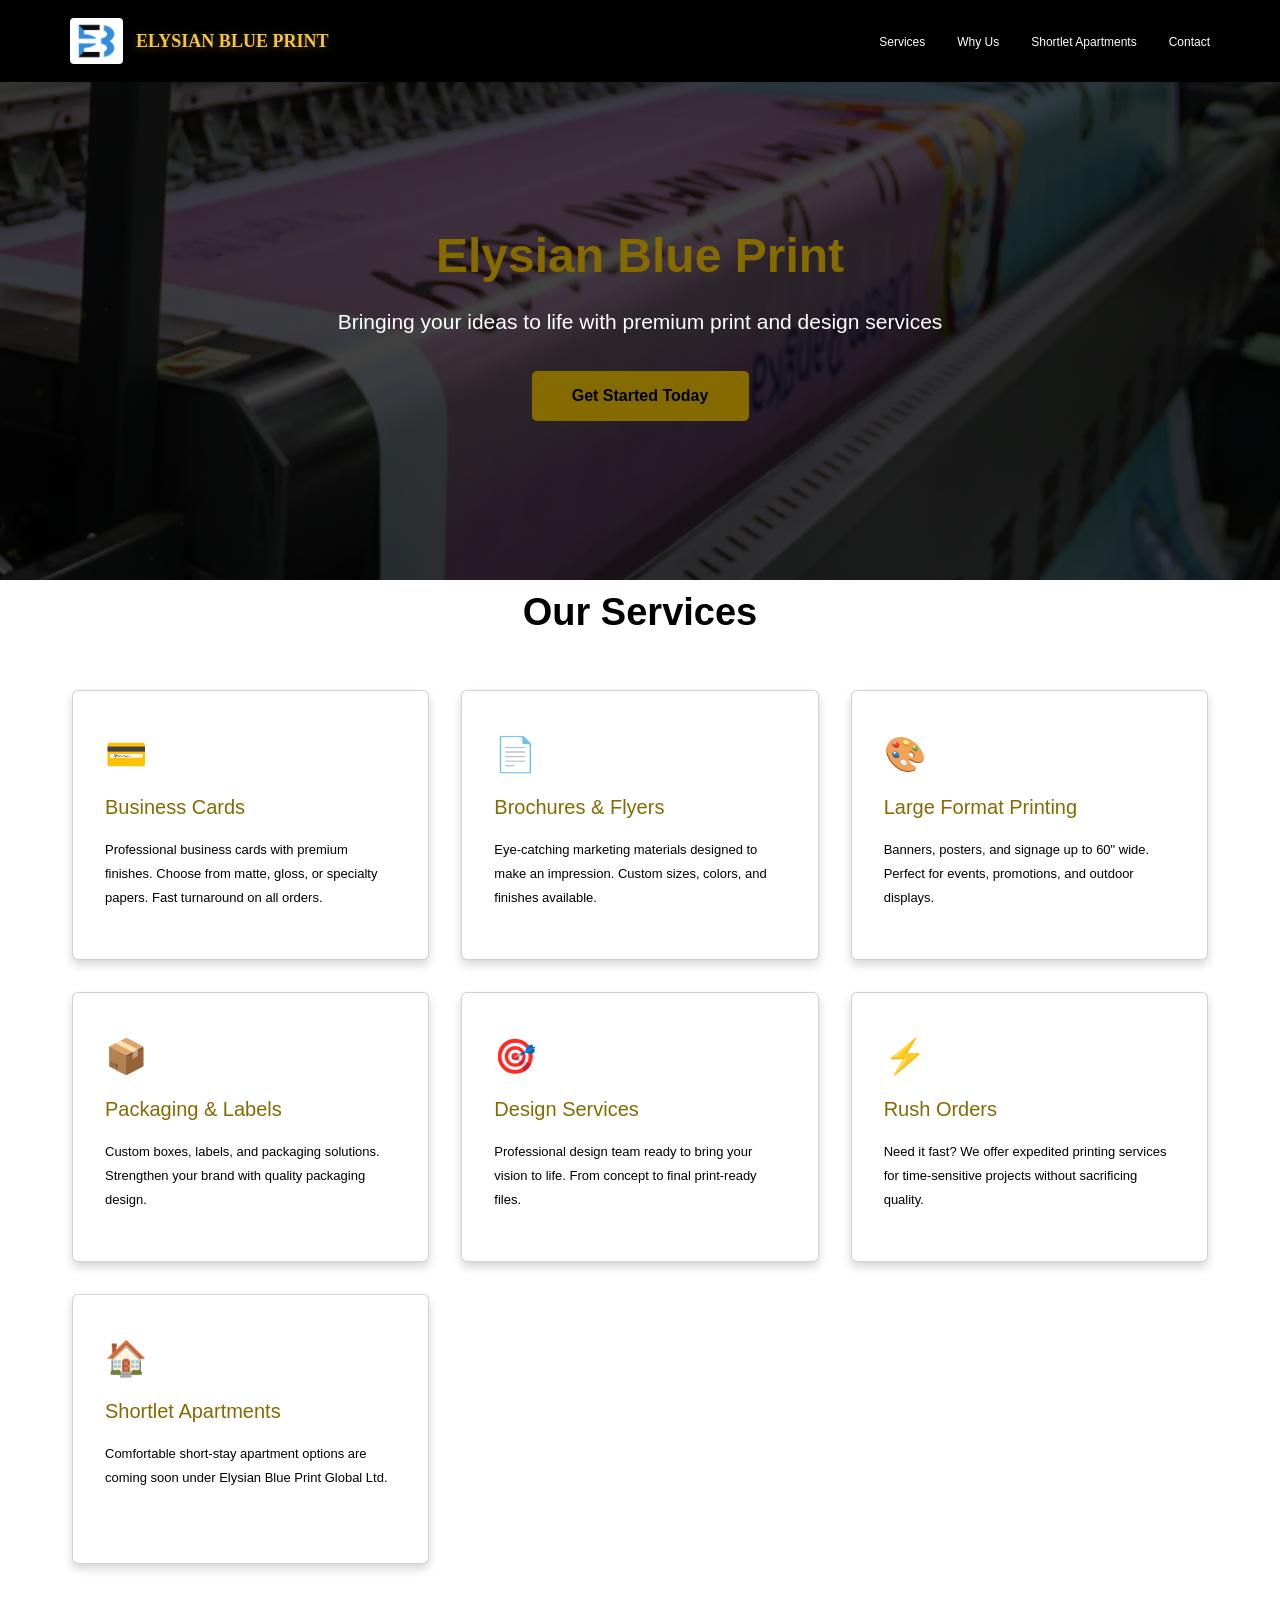
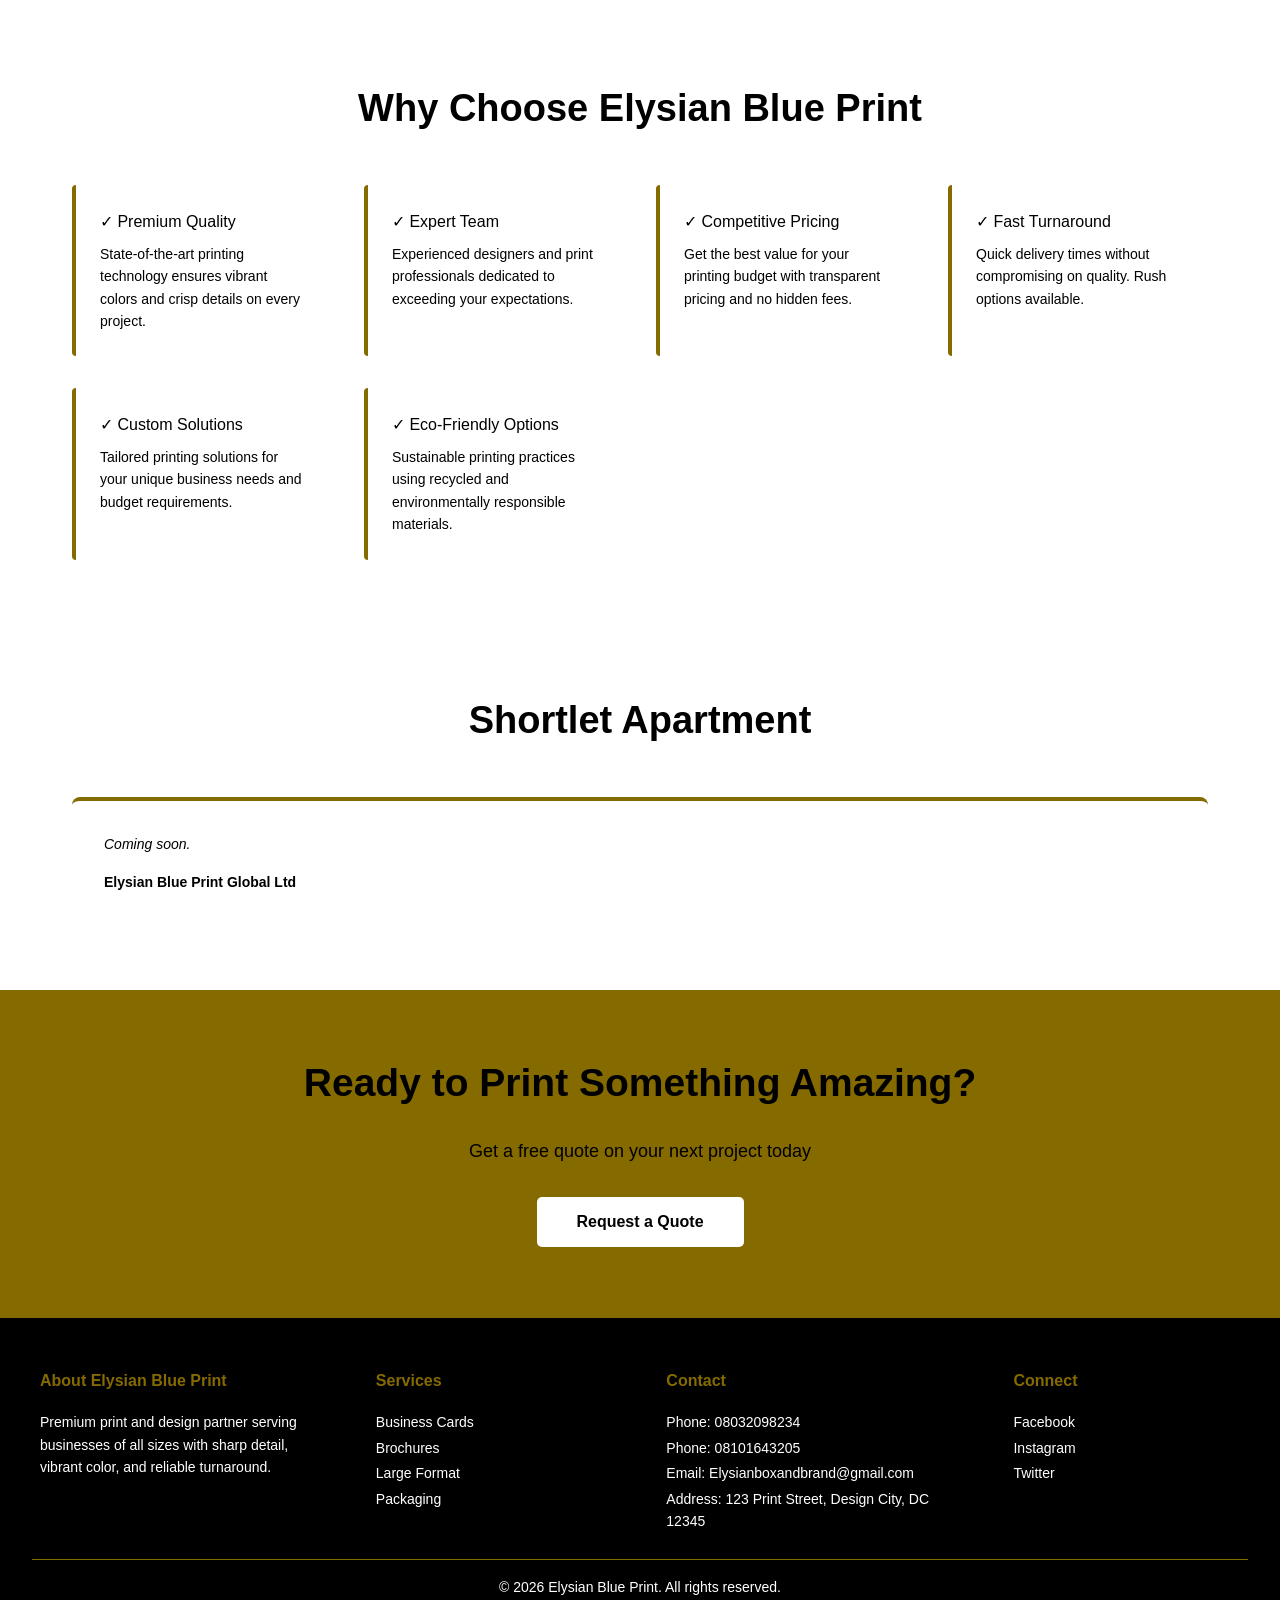
==== index.html @ f3926de4 "Add Netlify homepage entry" ====
﻿<!DOCTYPE html>
<html lang="en">
<head>
    <meta charset="UTF-8">
    <meta name="viewport" content="width=device-width, initial-scale=1.0">
    <title>Elysian Blue Print - Premium Printing Solutions</title>
    <style>
        * {
            margin: 0;
            padding: 0;
            box-sizing: border-box;
        }

        html {
            scroll-behavior: smooth;
        }

        body {
            font-family: 'Segoe UI', Tahoma, Geneva, Verdana, sans-serif;
            line-height: 1.6;
            color: #000000;
            background: #ffffff;
        }

        header {
            background: #000000;
            color: #ffffff;
            height: 82px;
            position: sticky;
            top: 0;
            z-index: 100;
        }

        nav {
            width: min(1140px, calc(100% - 64px));
            height: 82px;
            margin: 0 auto;
            display: flex;
            justify-content: space-between;
            align-items: center;
        }

        .logo {
            display: flex;
            align-items: center;
            gap: 13px;
        }

        .logo img {
            width: 53px;
            height: 46px;
            display: block;
            object-fit: contain;
            background: #ffffff;
            padding: 4px 6px;
            border-radius: 4px;
        }

        .logo span {
            color: #f5c542;
            font-family: Georgia, 'Times New Roman', serif;
            font-size: 18px;
            font-weight: 800;
            letter-spacing: 0;
            white-space: nowrap;
            text-transform: uppercase;
            text-shadow: 0 2px 10px rgba(245, 197, 66, 0.32);
        }

        nav ul {
            list-style: none;
            display: flex;
            gap: 32px;
            align-items: center;
        }

        nav a {
            color: #ffffff;
            text-decoration: none;
            transition: color 0.3s;
            font-size: 12px;
            font-weight: 500;
        }

        nav a:hover,
        nav a.active {
            color: #856A00;
        }

        .hero {
            background:
                linear-gradient(rgba(0, 0, 0, 0.74), rgba(0, 0, 0, 0.74)),
                url("print-image.webp") center / cover no-repeat;
            color: #ffffff;
            min-height: 498px;
            padding: 0 2rem;
            text-align: center;
            display: flex;
            align-items: center;
            justify-content: center;
        }

        .hero-content {
            max-width: 800px;
            transform: translateY(-6px);
        }

        .hero h1 {
            font-size: 48px;
            line-height: 1.12;
            margin-bottom: 22px;
            color: #856A00;
            font-weight: 700;
            letter-spacing: 0;
        }

        .hero p {
            font-size: 21px;
            margin-bottom: 32px;
            color: #ffffff;
        }

        .cta-button {
            display: inline-flex;
            min-width: 217px;
            height: 50px;
            align-items: center;
            justify-content: center;
            background: #856A00;
            color: #000000;
            padding: 0 34px;
            border-radius: 5px;
            text-decoration: none;
            font-weight: 700;
            transition: background 0.3s, transform 0.3s;
            border: none;
            cursor: pointer;
            font-size: 16px;
            font-family: inherit;
        }

        .cta-button:hover {
            background: #000000;
            transform: translateY(-1px);
        }

        .container {
            max-width: 1136px;
            margin: 0 auto;
            padding: 0;
        }

        section {
            padding: 0 0 4rem;
        }

        section h2 {
            font-size: 38px;
            line-height: 1.2;
            margin: 10px 0 54px;
            text-align: center;
            color: #000000;
            font-weight: 700;
        }

        .services-grid {
            display: grid;
            grid-template-columns: repeat(3, minmax(0, 1fr));
            gap: 32px;
            margin-bottom: 3rem;
        }

        .service-card {
            min-height: 270px;
            background: #ffffff;
            padding: 42px 32px 30px;
            border-radius: 6px;
            border: 1px solid rgba(0, 0, 0, 0.18);
            box-shadow: 0 5px 10px rgba(0, 0, 0, 0.16);
            transition: transform 0.3s, box-shadow 0.3s;
        }

        .service-card:hover {
            transform: translateY(-5px);
            box-shadow: 0 8px 14px rgba(0, 0, 0, 0.18);
        }

        .service-card h3 {
            color: #856A00;
            margin: 20px 0 18px;
            font-size: 20px;
            line-height: 1.25;
            font-weight: 500;
        }

        .service-card p {
            color: #000000;
            line-height: 1.85;
            font-size: 13px;
        }

        .icon {
            height: 42px;
            font-size: 34px;
            line-height: 42px;
            margin-bottom: 8px;
        }

        .features-section {
            background: #ffffff;
            padding: 4rem 0;
        }

        .features-list {
            display: grid;
            grid-template-columns: repeat(auto-fit, minmax(250px, 1fr));
            gap: 2rem;
        }

        .feature {
            background: #ffffff;
            padding: 1.5rem;
            border-left: 4px solid #856A00;
            border-radius: 4px;
        }

        .feature h4 {
            color: #000000;
            margin-bottom: 0.5rem;
            font-weight: 500;
        }

        .feature p {
            color: #000000;
            font-size: 14px;
        }

        .testimonials {
            background: #ffffff;
            padding: 4rem 0;
        }

        .testimonial-grid {
            display: grid;
            grid-template-columns: repeat(auto-fit, minmax(300px, 1fr));
            gap: 2rem;
        }

        .testimonial {
            background: #ffffff;
            padding: 2rem;
            border-radius: 8px;
            border-top: 4px solid #856A00;
        }

        .testimonial p {
            font-style: italic;
            margin-bottom: 1rem;
            color: #000000;
            font-size: 14px;
        }

        .testimonial-author {
            font-weight: 700;
            color: #000000;
            font-size: 14px;
        }

        .cta-section {
            background: #856A00;
            color: #000000;
            text-align: center;
            min-height: 328px;
            padding: 70px 2rem 64px;
        }

        .cta-section h2 {
            color: #000000;
            font-size: 39px;
            margin: 0 0 30px;
        }

        .cta-section p {
            font-size: 18px;
            margin-bottom: 32px;
        }

        .cta-section .cta-button {
            min-width: 207px;
            background: #ffffff;
            color: #000000;
        }

        .cta-section .cta-button:hover {
            background: #ffffff;
        }

        footer {
            background: #000000;
            color: #ffffff;
            padding: 50px 2rem 18px;
            text-align: center;
        }

        .footer-content {
            max-width: 1200px;
            margin: 0 auto;
            display: grid;
            grid-template-columns: 1.2fr 1fr 1.25fr 1fr;
            gap: 64px;
            margin-bottom: 24px;
        }

        .footer-section h4 {
            color: #856A00;
            margin-bottom: 18px;
            font-weight: 700;
            font-size: 16px;
        }

        .footer-section {
            text-align: left;
        }

        .footer-section ul {
            list-style: none;
        }

        .footer-section a {
            color: #ffffff;
            text-decoration: none;
            transition: color 0.3s;
            font-size: 14px;
        }

        .footer-section a:hover {
            color: #856A00;
        }

        .footer-section p,
        .footer-section li {
            font-size: 14px;
            color: #ffffff;
            margin-bottom: 3px;
        }

        .footer-bottom {
            border-top: 1px solid #856A00;
            padding-top: 16px;
            color: #ffffff;
            font-size: 14px;
        }

        .site-message {
            position: fixed;
            right: 1.5rem;
            bottom: 1.5rem;
            max-width: 320px;
            background: #856A00;
            color: #000000;
            padding: 1rem 1.2rem;
            border-radius: 6px;
            box-shadow: 0 12px 30px rgba(0, 0, 0, 0.25);
            opacity: 0;
            transform: translateY(12px);
            pointer-events: none;
            transition: opacity 0.25s ease, transform 0.25s ease;
            z-index: 200;
        }

        .site-message.show {
            opacity: 1;
            transform: translateY(0);
        }

        @media (max-width: 900px) {
            header,
            nav {
                height: auto;
            }

            nav {
                width: min(100% - 32px, 1140px);
                min-height: 82px;
                align-items: flex-start;
                flex-direction: column;
                justify-content: center;
                gap: 16px;
                padding: 14px 0;
            }

            nav ul {
                flex-wrap: wrap;
                gap: 14px 22px;
            }

            .hero {
                min-height: 420px;
            }

            .hero h1 {
                font-size: 40px;
            }

            .services-grid,
            .footer-content {
                grid-template-columns: 1fr;
            }

            .container {
                padding: 0 20px;
            }
        }

        @media (max-width: 520px) {
            .logo span {
                font-size: 16px;
            }

            .hero h1,
            section h2,
            .cta-section h2 {
                font-size: 32px;
            }

            .hero p,
            .cta-section p {
                font-size: 16px;
            }
        }
    </style>
</head>
<body>
    <header>
        <nav>
            <div class="logo">
                <img src="EB_LOGO.png" alt="Elysian Blue Print Logo">
                <span>Elysian Blue Print</span>
            </div>
            <ul>
                <li><a href="#services">Services</a></li>
                <li><a href="#features">Why Us</a></li>
                <li><a href="#shortlet">Shortlet Apartments</a></li>
                <li><a href="#contact">Contact</a></li>
            </ul>
        </nav>
    </header>
    
    <section class="hero">
        <div class="hero-content">
            <h1>Elysian Blue Print</h1>
            <p>Bringing your ideas to life with premium print and design services</p>
            <button class="cta-button">Get Started Today</button>
        </div>
    </section>
    
    <section id="services" class="container">
        <h2>Our Services</h2>
        <div class="services-grid">
            <div class="service-card">
                <div class="icon">&#128179;</div>
                <h3>Business Cards</h3>
                <p>Professional business cards with premium finishes. Choose from matte, gloss, or specialty papers. Fast turnaround on all orders.</p>
            </div>
            <div class="service-card">
                <div class="icon">&#128196;</div>
                <h3>Brochures & Flyers</h3>
                <p>Eye-catching marketing materials designed to make an impression. Custom sizes, colors, and finishes available.</p>
            </div>
            <div class="service-card">
                <div class="icon">&#127912;</div>
                <h3>Large Format Printing</h3>
                <p>Banners, posters, and signage up to 60" wide. Perfect for events, promotions, and outdoor displays.</p>
            </div>
            <div class="service-card">
                <div class="icon">&#128230;</div>
                <h3>Packaging & Labels</h3>
                <p>Custom boxes, labels, and packaging solutions. Strengthen your brand with quality packaging design.</p>
            </div>
            <div class="service-card">
                <div class="icon">&#127919;</div>
                <h3>Design Services</h3>
                <p>Professional design team ready to bring your vision to life. From concept to final print-ready files.</p>
            </div>
            <div class="service-card">
                <div class="icon">&#9889;</div>
                <h3>Rush Orders</h3>
                <p>Need it fast? We offer expedited printing services for time-sensitive projects without sacrificing quality.</p>
            </div>
            <div class="service-card">
                <div class="icon">&#127968;</div>
                <h3>Shortlet Apartments</h3>
                <p>Comfortable short-stay apartment options are coming soon under Elysian Blue Print Global Ltd.</p>
            </div>
        </div>
    </section>
    
    <section id="features" class="features-section">
        <div class="container">
            <h2>Why Choose Elysian Blue Print</h2>
            <div class="features-list">
                <div class="feature">
                    <h4>&#10003; Premium Quality</h4>
                    <p>State-of-the-art printing technology ensures vibrant colors and crisp details on every project.</p>
                </div>
                <div class="feature">
                    <h4>&#10003; Expert Team</h4>
                    <p>Experienced designers and print professionals dedicated to exceeding your expectations.</p>
                </div>
                <div class="feature">
                    <h4>&#10003; Competitive Pricing</h4>
                    <p>Get the best value for your printing budget with transparent pricing and no hidden fees.</p>
                </div>
                <div class="feature">
                    <h4>&#10003; Fast Turnaround</h4>
                    <p>Quick delivery times without compromising on quality. Rush options available.</p>
                </div>
                <div class="feature">
                    <h4>&#10003; Custom Solutions</h4>
                    <p>Tailored printing solutions for your unique business needs and budget requirements.</p>
                </div>
                <div class="feature">
                    <h4>&#10003; Eco-Friendly Options</h4>
                    <p>Sustainable printing practices using recycled and environmentally responsible materials.</p>
                </div>
            </div>
        </div>
    </section>
    
    <section id="shortlet" class="testimonials">
        <div class="container">
            <h2>Shortlet Apartment</h2>
            <div class="testimonial-grid">
                <div class="testimonial">
                    <p>Coming soon.</p>
                    <div class="testimonial-author">Elysian Blue Print Global Ltd</div>
                </div>
            </div>
        </div>
    </section>
    
    <section class="cta-section">
        <h2>Ready to Print Something Amazing?</h2>
        <p>Get a free quote on your next project today</p>
        <button class="cta-button">Request a Quote</button>
    </section>
    
    <footer id="contact">
        <div class="footer-content">
            <div class="footer-section">
                <h4>About Elysian Blue Print</h4>
                <p>Premium print and design partner serving businesses of all sizes with sharp detail, vibrant color, and reliable turnaround.</p>
            </div>
            <div class="footer-section">
                <h4>Services</h4>
                <ul>
                    <li><a href="#">Business Cards</a></li>
                    <li><a href="#">Brochures</a></li>
                    <li><a href="#">Large Format</a></li>
                    <li><a href="#">Packaging</a></li>
                </ul>
            </div>
            <div class="footer-section">
                <h4>Contact</h4>
                <p>Phone: 08032098234</p>
                <p>Phone: 08101643205</p>
                <p>Email: Elysianboxandbrand@gmail.com</p>
                <p>Address: 123 Print Street, Design City, DC 12345</p>
            </div>
            <div class="footer-section">
                <h4>Connect</h4>
                
                <ul>
                    <li><a href="https://www.facebook.com/elysianblueprintgloballtd" target="_blank" rel="noopener noreferrer">Facebook</a></li>
                    <li><a href="https://www.instagram.com/elysianblueprintgloballtd" target="_blank" rel="noopener noreferrer">Instagram</a></li>
                    <li><a href="https://x.com/elysianprintss/status/2064691062812082373?s=46" target="_blank" rel="noopener noreferrer">Twitter</a></li>
                </ul>
            </div>
        </div>
        <div class="footer-bottom">
            <p>&copy; 2026 Elysian Blue Print. All rights reserved.</p>
        </div>
    </footer>

    <script>
        document.addEventListener("DOMContentLoaded", function () {
            const navLinks = document.querySelectorAll('nav a[href^="#"]');
            const sections = Array.from(navLinks)
                .map(function (link) {
                    return document.querySelector(link.getAttribute("href"));
                })
                .filter(Boolean);
            const ctaButtons = document.querySelectorAll(".cta-button");
            const placeholderLinks = document.querySelectorAll('a[href="#"]');

            const message = document.createElement("div");
            message.className = "site-message";
            document.body.appendChild(message);

            let messageTimer;

            function showMessage(text) {
                message.textContent = text;
                message.classList.add("show");

                clearTimeout(messageTimer);
                messageTimer = setTimeout(function () {
                    message.classList.remove("show");
                }, 3500);
            }

            function scrollToSection(target) {
                const section = document.querySelector(target);

                if (!section) {
                    return;
                }

                section.scrollIntoView({
                    behavior: "smooth",
                    block: "start",
                });
            }

            navLinks.forEach(function (link) {
                link.addEventListener("click", function (event) {
                    event.preventDefault();
                    scrollToSection(link.getAttribute("href"));
                });
            });

            ctaButtons.forEach(function (button) {
                button.addEventListener("click", function () {
                    scrollToSection("#contact");
                    showMessage("Contact Elysian Blue Print on 08032098234 or 08101643205 for a quote.");
                });
            });

            placeholderLinks.forEach(function (link) {
                link.addEventListener("click", function (event) {
                    event.preventDefault();
                    showMessage("This link is not connected yet. Please use the contact details for now.");
                });
            });

            function setActiveNavLink() {
                let currentSectionId = "";

                sections.forEach(function (section) {
                    const top = section.getBoundingClientRect().top;

                    if (top <= 140) {
                        currentSectionId = section.id;
                    }
                });

                navLinks.forEach(function (link) {
                    const isActive = link.getAttribute("href") === "#" + currentSectionId;
                    link.classList.toggle("active", isActive);
                });
            }

            setActiveNavLink();
            window.addEventListener("scroll", setActiveNavLink);
        });
    </script>
</body>
</html>
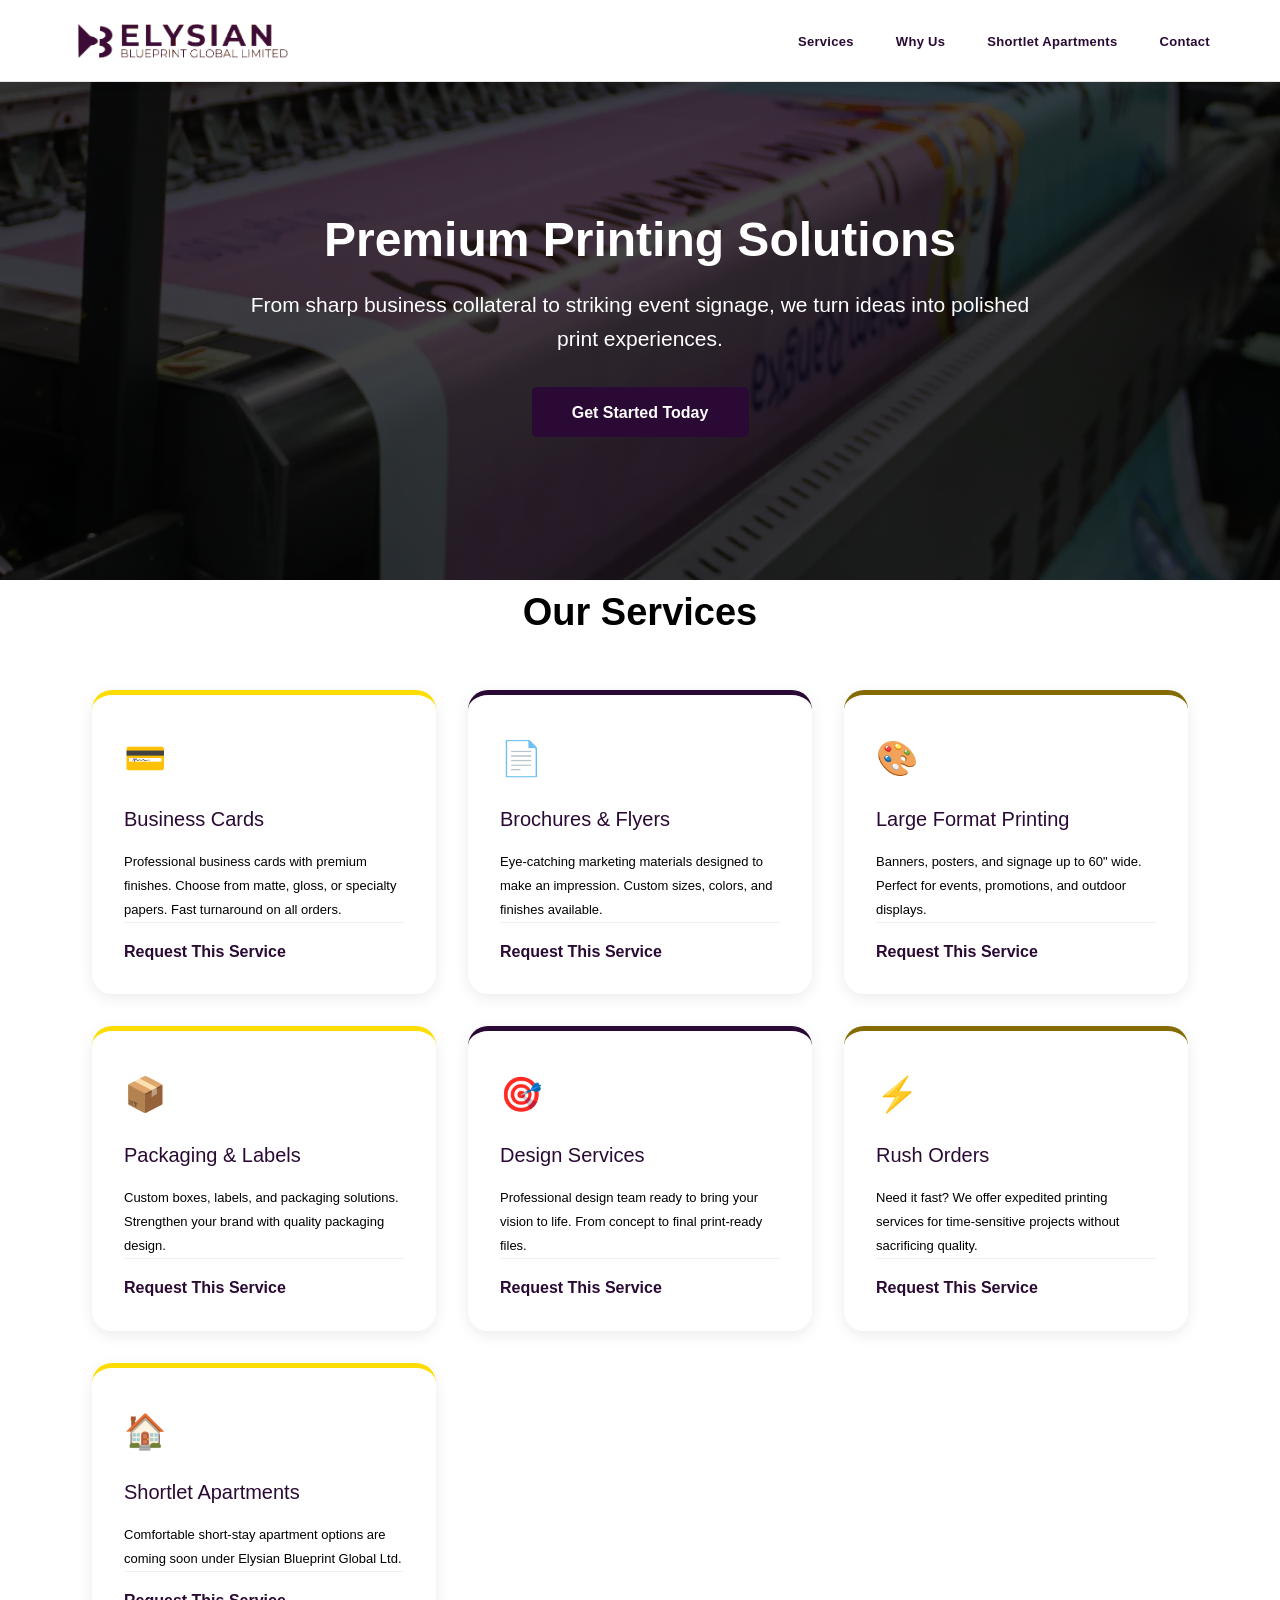
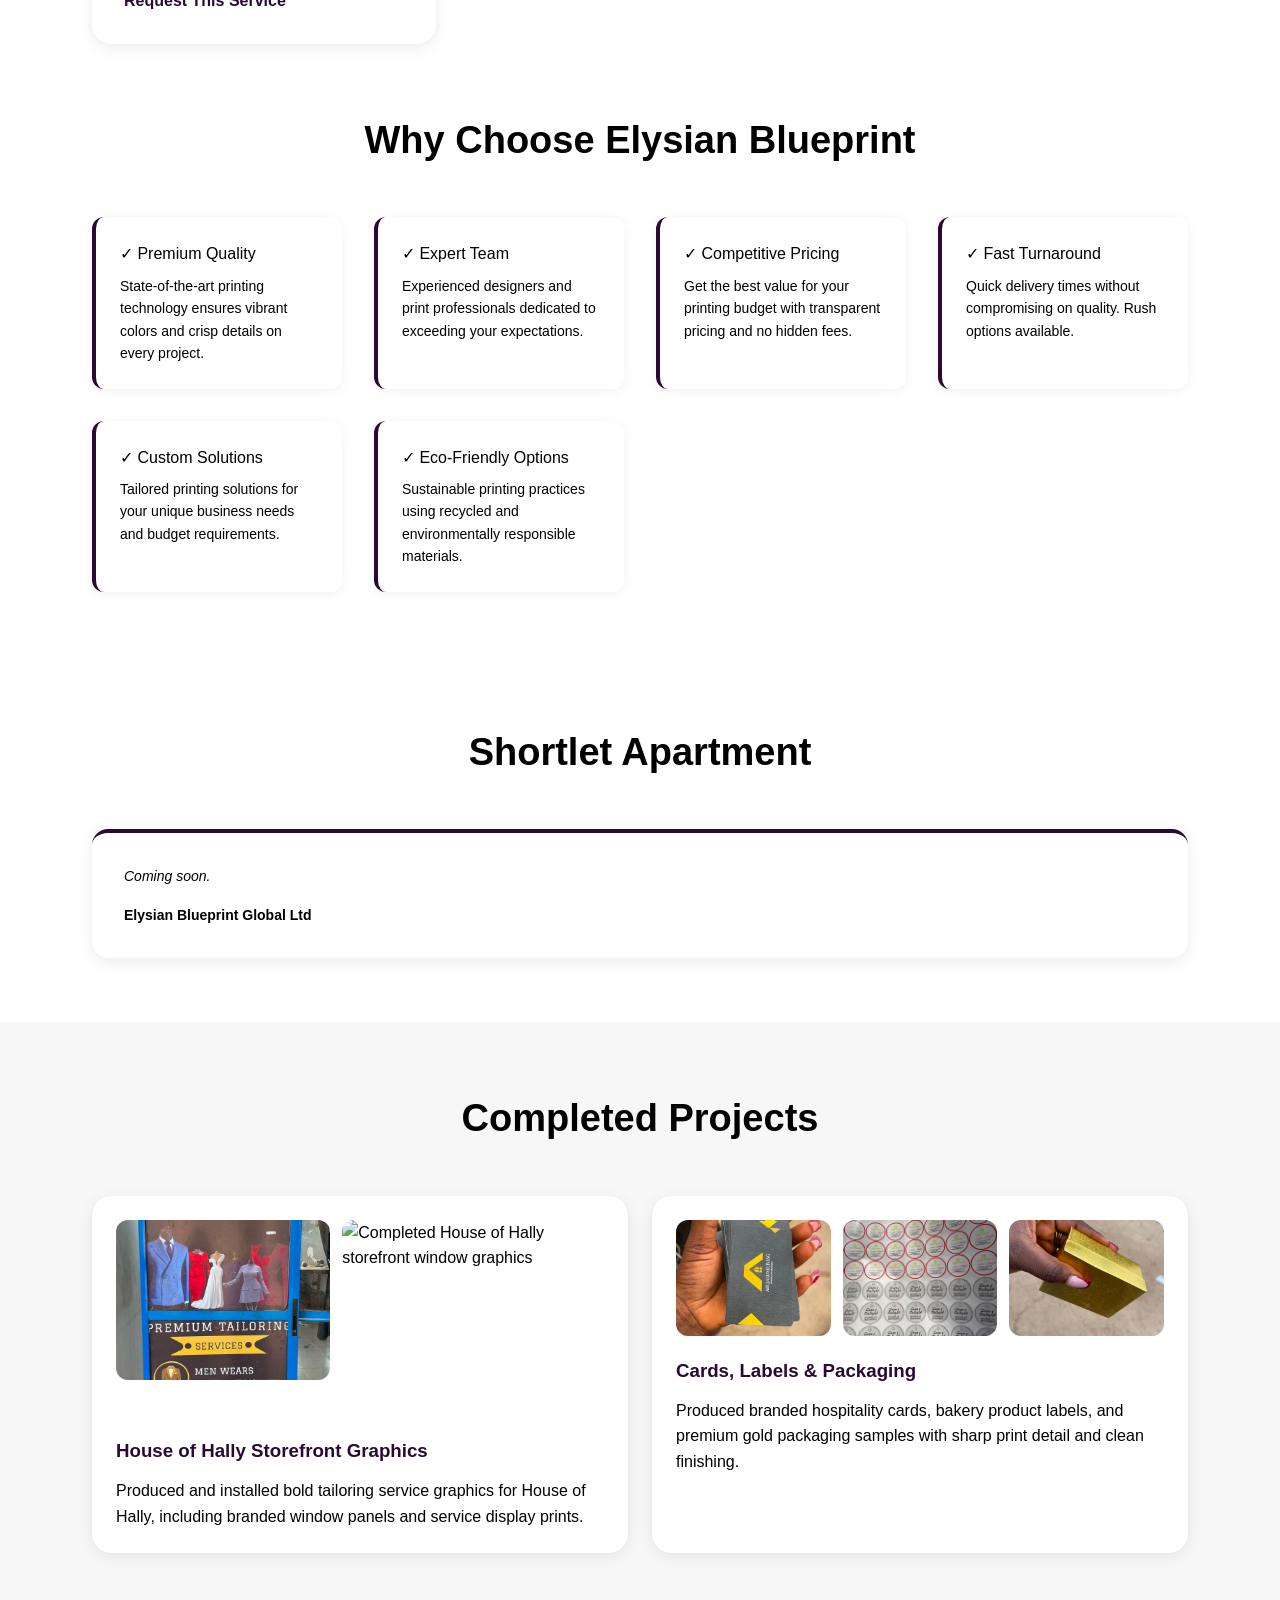
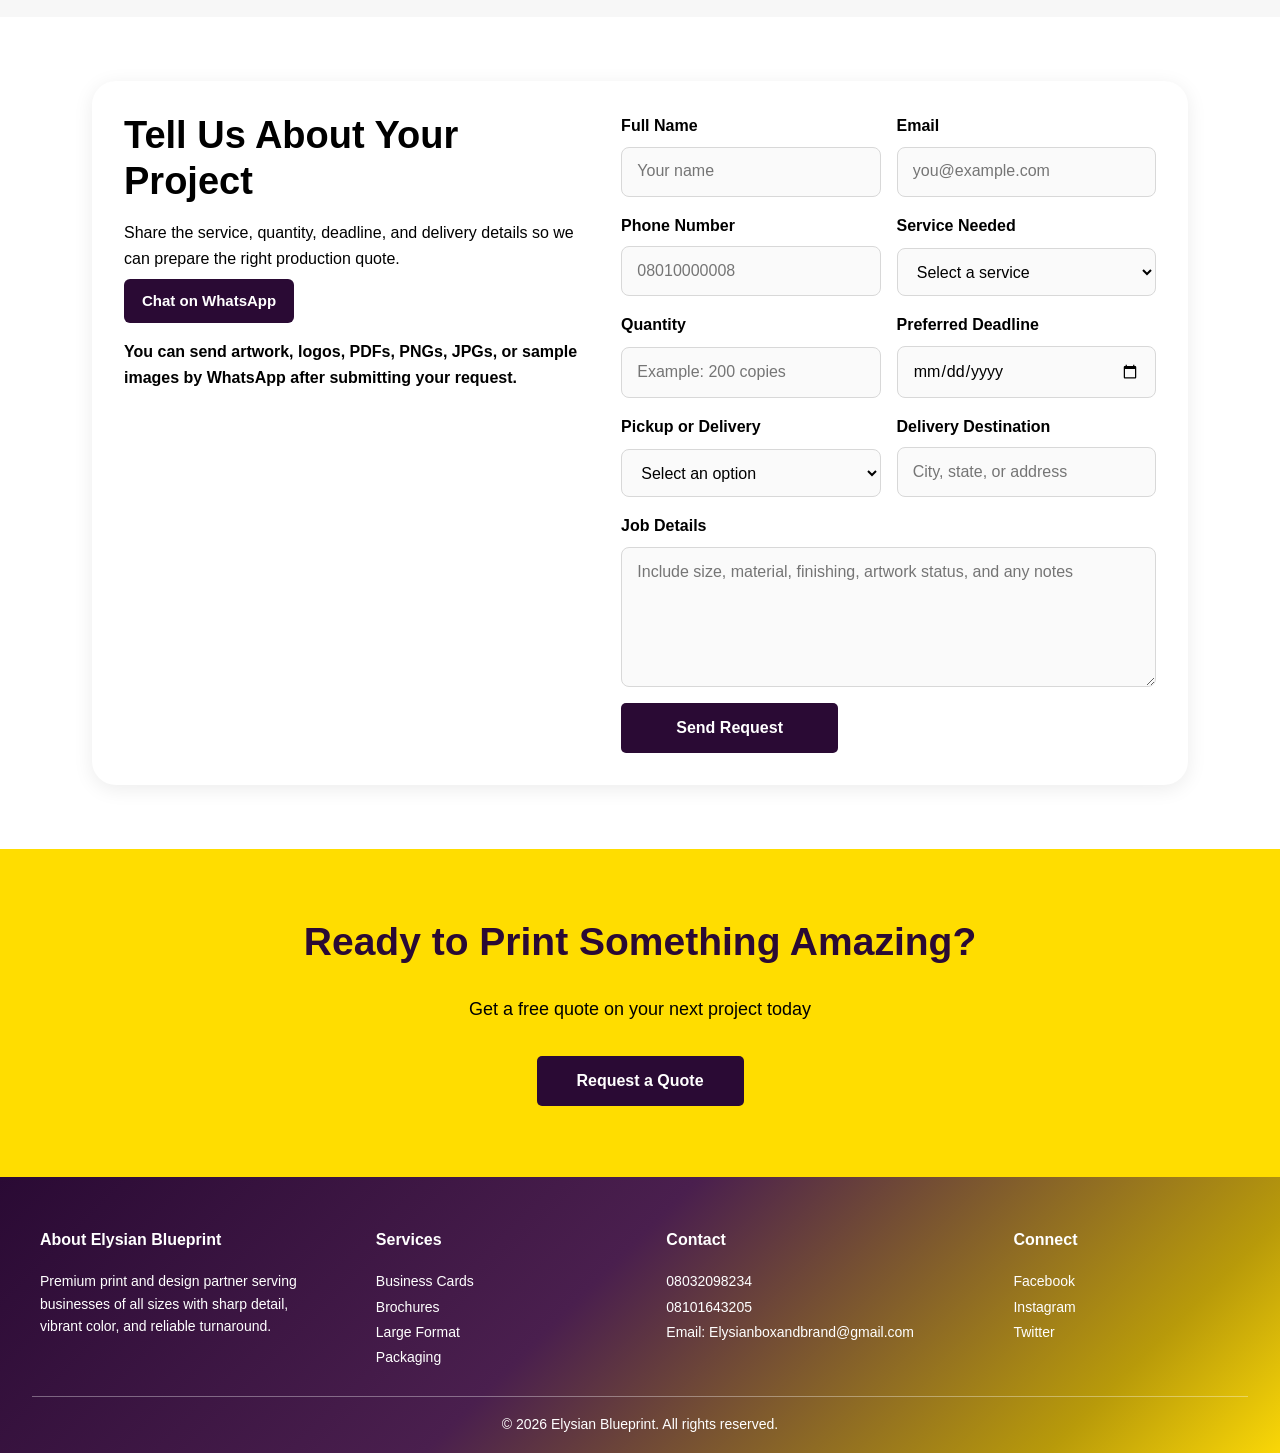
==== commit a48a722c: "Update website content and contact form" ====
--- a/index.html
+++ b/index.html
@@ -3,501 +3,83 @@
 <head>
     <meta charset="UTF-8">
     <meta name="viewport" content="width=device-width, initial-scale=1.0">
-    <title>Elysian Blue Print - Premium Printing Solutions</title>
-    <style>
-        * {
-            margin: 0;
-            padding: 0;
-            box-sizing: border-box;
-        }
-
-        html {
-            scroll-behavior: smooth;
-        }
-
-        body {
-            font-family: 'Segoe UI', Tahoma, Geneva, Verdana, sans-serif;
-            line-height: 1.6;
-            color: #000000;
-            background: #ffffff;
-        }
-
-        header {
-            background: #000000;
-            color: #ffffff;
-            height: 82px;
-            position: sticky;
-            top: 0;
-            z-index: 100;
-        }
-
-        nav {
-            width: min(1140px, calc(100% - 64px));
-            height: 82px;
-            margin: 0 auto;
-            display: flex;
-            justify-content: space-between;
-            align-items: center;
-        }
-
-        .logo {
-            display: flex;
-            align-items: center;
-            gap: 13px;
-        }
-
-        .logo img {
-            width: 53px;
-            height: 46px;
-            display: block;
-            object-fit: contain;
-            background: #ffffff;
-            padding: 4px 6px;
-            border-radius: 4px;
-        }
-
-        .logo span {
-            color: #f5c542;
-            font-family: Georgia, 'Times New Roman', serif;
-            font-size: 18px;
-            font-weight: 800;
-            letter-spacing: 0;
-            white-space: nowrap;
-            text-transform: uppercase;
-            text-shadow: 0 2px 10px rgba(245, 197, 66, 0.32);
-        }
-
-        nav ul {
-            list-style: none;
-            display: flex;
-            gap: 32px;
-            align-items: center;
-        }
-
-        nav a {
-            color: #ffffff;
-            text-decoration: none;
-            transition: color 0.3s;
-            font-size: 12px;
-            font-weight: 500;
-        }
-
-        nav a:hover,
-        nav a.active {
-            color: #856A00;
-        }
-
-        .hero {
-            background:
-                linear-gradient(rgba(0, 0, 0, 0.74), rgba(0, 0, 0, 0.74)),
-                url("print-image.webp") center / cover no-repeat;
-            color: #ffffff;
-            min-height: 498px;
-            padding: 0 2rem;
-            text-align: center;
-            display: flex;
-            align-items: center;
-            justify-content: center;
-        }
-
-        .hero-content {
-            max-width: 800px;
-            transform: translateY(-6px);
-        }
-
-        .hero h1 {
-            font-size: 48px;
-            line-height: 1.12;
-            margin-bottom: 22px;
-            color: #856A00;
-            font-weight: 700;
-            letter-spacing: 0;
-        }
-
-        .hero p {
-            font-size: 21px;
-            margin-bottom: 32px;
-            color: #ffffff;
-        }
-
-        .cta-button {
-            display: inline-flex;
-            min-width: 217px;
-            height: 50px;
-            align-items: center;
-            justify-content: center;
-            background: #856A00;
-            color: #000000;
-            padding: 0 34px;
-            border-radius: 5px;
-            text-decoration: none;
-            font-weight: 700;
-            transition: background 0.3s, transform 0.3s;
-            border: none;
-            cursor: pointer;
-            font-size: 16px;
-            font-family: inherit;
-        }
-
-        .cta-button:hover {
-            background: #000000;
-            transform: translateY(-1px);
-        }
-
-        .container {
-            max-width: 1136px;
-            margin: 0 auto;
-            padding: 0;
-        }
-
-        section {
-            padding: 0 0 4rem;
-        }
-
-        section h2 {
-            font-size: 38px;
-            line-height: 1.2;
-            margin: 10px 0 54px;
-            text-align: center;
-            color: #000000;
-            font-weight: 700;
-        }
-
-        .services-grid {
-            display: grid;
-            grid-template-columns: repeat(3, minmax(0, 1fr));
-            gap: 32px;
-            margin-bottom: 3rem;
-        }
-
-        .service-card {
-            min-height: 270px;
-            background: #ffffff;
-            padding: 42px 32px 30px;
-            border-radius: 6px;
-            border: 1px solid rgba(0, 0, 0, 0.18);
-            box-shadow: 0 5px 10px rgba(0, 0, 0, 0.16);
-            transition: transform 0.3s, box-shadow 0.3s;
-        }
-
-        .service-card:hover {
-            transform: translateY(-5px);
-            box-shadow: 0 8px 14px rgba(0, 0, 0, 0.18);
-        }
-
-        .service-card h3 {
-            color: #856A00;
-            margin: 20px 0 18px;
-            font-size: 20px;
-            line-height: 1.25;
-            font-weight: 500;
-        }
-
-        .service-card p {
-            color: #000000;
-            line-height: 1.85;
-            font-size: 13px;
-        }
-
-        .icon {
-            height: 42px;
-            font-size: 34px;
-            line-height: 42px;
-            margin-bottom: 8px;
-        }
-
-        .features-section {
-            background: #ffffff;
-            padding: 4rem 0;
-        }
-
-        .features-list {
-            display: grid;
-            grid-template-columns: repeat(auto-fit, minmax(250px, 1fr));
-            gap: 2rem;
-        }
-
-        .feature {
-            background: #ffffff;
-            padding: 1.5rem;
-            border-left: 4px solid #856A00;
-            border-radius: 4px;
-        }
-
-        .feature h4 {
-            color: #000000;
-            margin-bottom: 0.5rem;
-            font-weight: 500;
-        }
-
-        .feature p {
-            color: #000000;
-            font-size: 14px;
-        }
-
-        .testimonials {
-            background: #ffffff;
-            padding: 4rem 0;
-        }
-
-        .testimonial-grid {
-            display: grid;
-            grid-template-columns: repeat(auto-fit, minmax(300px, 1fr));
-            gap: 2rem;
-        }
-
-        .testimonial {
-            background: #ffffff;
-            padding: 2rem;
-            border-radius: 8px;
-            border-top: 4px solid #856A00;
-        }
-
-        .testimonial p {
-            font-style: italic;
-            margin-bottom: 1rem;
-            color: #000000;
-            font-size: 14px;
-        }
-
-        .testimonial-author {
-            font-weight: 700;
-            color: #000000;
-            font-size: 14px;
-        }
-
-        .cta-section {
-            background: #856A00;
-            color: #000000;
-            text-align: center;
-            min-height: 328px;
-            padding: 70px 2rem 64px;
-        }
-
-        .cta-section h2 {
-            color: #000000;
-            font-size: 39px;
-            margin: 0 0 30px;
-        }
-
-        .cta-section p {
-            font-size: 18px;
-            margin-bottom: 32px;
-        }
-
-        .cta-section .cta-button {
-            min-width: 207px;
-            background: #ffffff;
-            color: #000000;
-        }
-
-        .cta-section .cta-button:hover {
-            background: #ffffff;
-        }
-
-        footer {
-            background: #000000;
-            color: #ffffff;
-            padding: 50px 2rem 18px;
-            text-align: center;
-        }
-
-        .footer-content {
-            max-width: 1200px;
-            margin: 0 auto;
-            display: grid;
-            grid-template-columns: 1.2fr 1fr 1.25fr 1fr;
-            gap: 64px;
-            margin-bottom: 24px;
-        }
-
-        .footer-section h4 {
-            color: #856A00;
-            margin-bottom: 18px;
-            font-weight: 700;
-            font-size: 16px;
-        }
-
-        .footer-section {
-            text-align: left;
-        }
-
-        .footer-section ul {
-            list-style: none;
-        }
-
-        .footer-section a {
-            color: #ffffff;
-            text-decoration: none;
-            transition: color 0.3s;
-            font-size: 14px;
-        }
-
-        .footer-section a:hover {
-            color: #856A00;
-        }
-
-        .footer-section p,
-        .footer-section li {
-            font-size: 14px;
-            color: #ffffff;
-            margin-bottom: 3px;
-        }
-
-        .footer-bottom {
-            border-top: 1px solid #856A00;
-            padding-top: 16px;
-            color: #ffffff;
-            font-size: 14px;
-        }
-
-        .site-message {
-            position: fixed;
-            right: 1.5rem;
-            bottom: 1.5rem;
-            max-width: 320px;
-            background: #856A00;
-            color: #000000;
-            padding: 1rem 1.2rem;
-            border-radius: 6px;
-            box-shadow: 0 12px 30px rgba(0, 0, 0, 0.25);
-            opacity: 0;
-            transform: translateY(12px);
-            pointer-events: none;
-            transition: opacity 0.25s ease, transform 0.25s ease;
-            z-index: 200;
-        }
-
-        .site-message.show {
-            opacity: 1;
-            transform: translateY(0);
-        }
-
-        @media (max-width: 900px) {
-            header,
-            nav {
-                height: auto;
-            }
-
-            nav {
-                width: min(100% - 32px, 1140px);
-                min-height: 82px;
-                align-items: flex-start;
-                flex-direction: column;
-                justify-content: center;
-                gap: 16px;
-                padding: 14px 0;
-            }
-
-            nav ul {
-                flex-wrap: wrap;
-                gap: 14px 22px;
-            }
-
-            .hero {
-                min-height: 420px;
-            }
-
-            .hero h1 {
-                font-size: 40px;
-            }
-
-            .services-grid,
-            .footer-content {
-                grid-template-columns: 1fr;
-            }
-
-            .container {
-                padding: 0 20px;
-            }
-        }
-
-        @media (max-width: 520px) {
-            .logo span {
-                font-size: 16px;
-            }
-
-            .hero h1,
-            section h2,
-            .cta-section h2 {
-                font-size: 32px;
-            }
-
-            .hero p,
-            .cta-section p {
-                font-size: 16px;
-            }
-        }
-    </style>
+    <title>Elysian Blueprint - Premium Printing Solutions</title>
+    <link rel="stylesheet" href="styles.css">
 </head>
 <body>
     <header>
         <nav>
             <div class="logo">
-                <img src="EB_LOGO.png" alt="Elysian Blue Print Logo">
-                <span>Elysian Blue Print</span>
+                <img src="EB_LOGO_horizontal_fullname.png" alt="Elysian Blueprint Global Limited">
             </div>
             <ul>
                 <li><a href="#services">Services</a></li>
                 <li><a href="#features">Why Us</a></li>
                 <li><a href="#shortlet">Shortlet Apartments</a></li>
-                <li><a href="#contact">Contact</a></li>
+                <li><a href="#contact-form">Contact</a></li>
             </ul>
         </nav>
     </header>
     
     <section class="hero">
         <div class="hero-content">
-            <h1>Elysian Blue Print</h1>
-            <p>Bringing your ideas to life with premium print and design services</p>
-            <button class="cta-button">Get Started Today</button>
+            <h1>Premium Printing Solutions</h1>
+            <p>From sharp business collateral to striking event signage, we turn ideas into polished print experiences.</p>
+            <a class="cta-button" href="#contact-form" data-message="Thanks! We’ll reach out with a tailored quote shortly.">Get Started Today</a>
         </div>
     </section>
     
     <section id="services" class="container">
         <h2>Our Services</h2>
         <div class="services-grid">
-            <div class="service-card">
+            <div class="service-card service-card-1">
                 <div class="icon">&#128179;</div>
                 <h3>Business Cards</h3>
                 <p>Professional business cards with premium finishes. Choose from matte, gloss, or specialty papers. Fast turnaround on all orders.</p>
-            </div>
-            <div class="service-card">
+                <a href="#contact-form" class="service-link">Request This Service</a>
+            </div>
+            <div class="service-card service-card-2">
                 <div class="icon">&#128196;</div>
-                <h3>Brochures & Flyers</h3>
+                <h3>Brochures &amp; Flyers</h3>
                 <p>Eye-catching marketing materials designed to make an impression. Custom sizes, colors, and finishes available.</p>
-            </div>
-            <div class="service-card">
+                <a href="#contact-form" class="service-link">Request This Service</a>
+            </div>
+            <div class="service-card service-card-3">
                 <div class="icon">&#127912;</div>
                 <h3>Large Format Printing</h3>
                 <p>Banners, posters, and signage up to 60" wide. Perfect for events, promotions, and outdoor displays.</p>
-            </div>
-            <div class="service-card">
+                <a href="#contact-form" class="service-link">Request This Service</a>
+            </div>
+            <div class="service-card service-card-1">
                 <div class="icon">&#128230;</div>
-                <h3>Packaging & Labels</h3>
+                <h3>Packaging &amp; Labels</h3>
                 <p>Custom boxes, labels, and packaging solutions. Strengthen your brand with quality packaging design.</p>
-            </div>
-            <div class="service-card">
+                <a href="#contact-form" class="service-link">Request This Service</a>
+            </div>
+            <div class="service-card service-card-2">
                 <div class="icon">&#127919;</div>
                 <h3>Design Services</h3>
                 <p>Professional design team ready to bring your vision to life. From concept to final print-ready files.</p>
-            </div>
-            <div class="service-card">
+                <a href="#contact-form" class="service-link">Request This Service</a>
+            </div>
+            <div class="service-card service-card-3">
                 <div class="icon">&#9889;</div>
                 <h3>Rush Orders</h3>
                 <p>Need it fast? We offer expedited printing services for time-sensitive projects without sacrificing quality.</p>
-            </div>
-            <div class="service-card">
+                <a href="#contact-form" class="service-link">Request This Service</a>
+            </div>
+            <div class="service-card service-card-1">
                 <div class="icon">&#127968;</div>
                 <h3>Shortlet Apartments</h3>
-                <p>Comfortable short-stay apartment options are coming soon under Elysian Blue Print Global Ltd.</p>
+                <p>Comfortable short-stay apartment options are coming soon under Elysian Blueprint Global Ltd.</p>
+                <a href="#contact-form" class="service-link">Request This Service</a>
             </div>
         </div>
     </section>
     
     <section id="features" class="features-section">
         <div class="container">
-            <h2>Why Choose Elysian Blue Print</h2>
+            <h2>Why Choose Elysian Blueprint</h2>
             <div class="features-list">
                 <div class="feature">
                     <h4>&#10003; Premium Quality</h4>
@@ -533,39 +115,141 @@
             <div class="testimonial-grid">
                 <div class="testimonial">
                     <p>Coming soon.</p>
-                    <div class="testimonial-author">Elysian Blue Print Global Ltd</div>
-                </div>
-            </div>
-        </div>
-    </section>
-    
+                    <div class="testimonial-author">Elysian Blueprint Global Ltd</div>
+                </div>
+            </div>
+        </div>
+    </section>
+    
+    <section id="projects" class="projects-section">
+        <div class="container">
+            <h2>Completed Projects</h2>
+            <div class="projects-grid">
+                <article class="project-card project-card-featured">
+                    <div class="project-images">
+                        <img src="project-house-of-hally-door-front.jpeg" alt="Front-facing House of Hally door window graphics">
+                        <img src="project-house-of-hally-full-storefront.png" alt="Completed House of Hally storefront window graphics">
+                    </div>
+                    <h3>House of Hally Storefront Graphics</h3>
+                    <p>Produced and installed bold tailoring service graphics for House of Hally, including branded window panels and service display prints.</p>
+                </article>
+                <article class="project-card project-card-featured">
+                    <div class="project-images project-images-three">
+                        <img src="project-abuluxeliving-cards.jpeg" alt="Abuja Luxe Living hospitality service cards">
+                        <img src="project-cake-labels.jpeg" alt="Printed Cake Yuwa and Coco's Delight product labels">
+                        <img src="project-gold-packaging.jpeg" alt="Gold textured packaging box sample">
+                    </div>
+                    <h3>Cards, Labels &amp; Packaging</h3>
+                    <p>Produced branded hospitality cards, bakery product labels, and premium gold packaging samples with sharp print detail and clean finishing.</p>
+                </article>
+            </div>
+        </div>
+    </section>
+
+    <section id="contact-form" class="contact-section">
+        <div class="container">
+            <div class="contact-card">
+                <div class="contact-copy">
+                    <h2>Tell Us About Your Project</h2>
+                    <p>Share the service, quantity, deadline, and delivery details so we can prepare the right production quote.</p>
+                    <a class="whatsapp-link" href="https://wa.me/2348032098234" target="_blank" rel="noopener noreferrer">Chat on WhatsApp</a>
+                    <p class="artwork-note">You can send artwork, logos, PDFs, PNGs, JPGs, or sample images by WhatsApp after submitting your request.</p>
+                </div>
+                <form class="request-form" action="https://api.web3forms.com/submit" method="POST">
+                    <input type="hidden" name="access_key" value="615e0b01-8ee7-4c34-8ac9-0d401d1b981e">
+                    <input type="hidden" name="subject" value="New quote request from Elysian Blueprint website">
+                    <div class="form-row">
+                        <label>
+                            Full Name
+                            <input type="text" name="name" placeholder="Your name" required>
+                        </label>
+                        <label>
+                            Email
+                            <input type="email" name="email" placeholder="you@example.com" required>
+                        </label>
+                    </div>
+                    <div class="form-row">
+                        <label>
+                            Phone Number
+                            <input type="tel" name="phone" placeholder="08010000008" required>
+                        </label>
+                        <label>
+                            Service Needed
+                            <select name="service" required>
+                                <option value="">Select a service</option>
+                                <option value="Business Cards">Business Cards</option>
+                                <option value="Brochures & Flyers">Brochures & Flyers</option>
+                                <option value="Large Format Printing">Large Format Printing</option>
+                                <option value="Packaging & Labels">Packaging & Labels</option>
+                                <option value="Design Services">Design Services</option>
+                                <option value="Rush Order">Rush Order</option>
+                                <option value="Shortlet Apartments">Shortlet Apartments</option>
+                                <option value="Other">Other</option>
+                            </select>
+                        </label>
+                    </div>
+                    <div class="form-row">
+                        <label>
+                            Quantity
+                            <input type="text" name="quantity" placeholder="Example: 200 copies">
+                        </label>
+                        <label>
+                            Preferred Deadline
+                            <input type="date" name="deadline">
+                        </label>
+                    </div>
+                    <div class="form-row">
+                        <label>
+                            Pickup or Delivery
+                            <select name="fulfillment" required>
+                                <option value="">Select an option</option>
+                                <option value="Pickup">Pickup</option>
+                                <option value="Delivery">Delivery</option>
+                                <option value="Not sure yet">Not sure yet</option>
+                            </select>
+                        </label>
+                        <label>
+                            Delivery Destination
+                            <input type="text" name="destination" placeholder="City, state, or address">
+                        </label>
+                    </div>
+                    <label>
+                        Job Details
+                        <textarea name="details" rows="5" placeholder="Include size, material, finishing, artwork status, and any notes"></textarea>
+                    </label>
+                    <button type="submit" class="cta-button form-submit">Send Request</button>
+                </form>
+            </div>
+        </div>
+    </section>
+
     <section class="cta-section">
         <h2>Ready to Print Something Amazing?</h2>
         <p>Get a free quote on your next project today</p>
-        <button class="cta-button">Request a Quote</button>
+        <a class="cta-button" href="#contact-form">Request a Quote</a>
     </section>
     
     <footer id="contact">
         <div class="footer-content">
             <div class="footer-section">
-                <h4>About Elysian Blue Print</h4>
+                <h4>About Elysian Blueprint</h4>
                 <p>Premium print and design partner serving businesses of all sizes with sharp detail, vibrant color, and reliable turnaround.</p>
             </div>
             <div class="footer-section">
                 <h4>Services</h4>
                 <ul>
-                    <li><a href="#">Business Cards</a></li>
-                    <li><a href="#">Brochures</a></li>
-                    <li><a href="#">Large Format</a></li>
-                    <li><a href="#">Packaging</a></li>
+                    <li><a href="#services">Business Cards</a></li>
+                    <li><a href="#services">Brochures</a></li>
+                    <li><a href="#services">Large Format</a></li>
+                    <li><a href="#services">Packaging</a></li>
                 </ul>
             </div>
             <div class="footer-section">
                 <h4>Contact</h4>
-                <p>Phone: 08032098234</p>
-                <p>Phone: 08101643205</p>
+                <p>08032098234</p>
+                <p>08101643205</p>
                 <p>Email: Elysianboxandbrand@gmail.com</p>
-                <p>Address: 123 Print Street, Design City, DC 12345</p>
+                
             </div>
             <div class="footer-section">
                 <h4>Connect</h4>
@@ -578,91 +262,10 @@
             </div>
         </div>
         <div class="footer-bottom">
-            <p>&copy; 2026 Elysian Blue Print. All rights reserved.</p>
+            <p>&copy; 2026 Elysian Blueprint. All rights reserved.</p>
         </div>
     </footer>
 
-    <script>
-        document.addEventListener("DOMContentLoaded", function () {
-            const navLinks = document.querySelectorAll('nav a[href^="#"]');
-            const sections = Array.from(navLinks)
-                .map(function (link) {
-                    return document.querySelector(link.getAttribute("href"));
-                })
-                .filter(Boolean);
-            const ctaButtons = document.querySelectorAll(".cta-button");
-            const placeholderLinks = document.querySelectorAll('a[href="#"]');
-
-            const message = document.createElement("div");
-            message.className = "site-message";
-            document.body.appendChild(message);
-
-            let messageTimer;
-
-            function showMessage(text) {
-                message.textContent = text;
-                message.classList.add("show");
-
-                clearTimeout(messageTimer);
-                messageTimer = setTimeout(function () {
-                    message.classList.remove("show");
-                }, 3500);
-            }
-
-            function scrollToSection(target) {
-                const section = document.querySelector(target);
-
-                if (!section) {
-                    return;
-                }
-
-                section.scrollIntoView({
-                    behavior: "smooth",
-                    block: "start",
-                });
-            }
-
-            navLinks.forEach(function (link) {
-                link.addEventListener("click", function (event) {
-                    event.preventDefault();
-                    scrollToSection(link.getAttribute("href"));
-                });
-            });
-
-            ctaButtons.forEach(function (button) {
-                button.addEventListener("click", function () {
-                    scrollToSection("#contact");
-                    showMessage("Contact Elysian Blue Print on 08032098234 or 08101643205 for a quote.");
-                });
-            });
-
-            placeholderLinks.forEach(function (link) {
-                link.addEventListener("click", function (event) {
-                    event.preventDefault();
-                    showMessage("This link is not connected yet. Please use the contact details for now.");
-                });
-            });
-
-            function setActiveNavLink() {
-                let currentSectionId = "";
-
-                sections.forEach(function (section) {
-                    const top = section.getBoundingClientRect().top;
-
-                    if (top <= 140) {
-                        currentSectionId = section.id;
-                    }
-                });
-
-                navLinks.forEach(function (link) {
-                    const isActive = link.getAttribute("href") === "#" + currentSectionId;
-                    link.classList.toggle("active", isActive);
-                });
-            }
-
-            setActiveNavLink();
-            window.addEventListener("scroll", setActiveNavLink);
-        });
-    </script>
+    <script src="script.js"></script>
 </body>
 </html>
--- a/styles.css
+++ b/styles.css
@@ -0,0 +1,635 @@
+* {
+    margin: 0;
+    padding: 0;
+    box-sizing: border-box;
+}
+
+html {
+    scroll-behavior: smooth;
+}
+
+body {
+    font-family: 'Segoe UI', Tahoma, Geneva, Verdana, sans-serif;
+    line-height: 1.6;
+    color: #000000;
+    background: #ffffff;
+}
+
+header {
+    background: #ffffff;
+    color: #000000;
+    height: 82px;
+    position: sticky;
+    top: 0;
+    z-index: 100;
+    border-bottom: 1px solid rgba(0, 0, 0, 0.1);
+    box-shadow: 0 2px 12px rgba(0, 0, 0, 0.06);
+}
+
+nav {
+    width: min(1140px, calc(100% - 64px));
+    height: 82px;
+    margin: 0 auto;
+    display: flex;
+    justify-content: space-between;
+    align-items: center;
+}
+
+.logo {
+    display: flex;
+    align-items: center;
+    gap: 13px;
+}
+
+.logo img {
+    max-height: 50px;
+    width: auto;
+    display: block;
+    object-fit: contain;
+    background: transparent;
+    padding: 0;
+    border-radius: 0;
+    box-shadow: none;
+    border: none;
+    position: relative;
+    z-index: 200;
+}
+
+
+header {
+    overflow: visible;
+}
+
+
+nav ul {
+    list-style: none;
+    display: flex;
+    gap: 42px;
+    align-items: center;
+}
+
+nav a {
+    color: #2A0A34;
+    text-decoration: none;
+    transition: none;
+    font-size: 13px;
+    font-weight: 600;
+    padding-bottom: 4px;
+    border-bottom: 2px solid transparent;
+    letter-spacing: 0.3px;
+}
+
+nav a:hover,
+nav a.active {
+    color: #2A0A34;
+    border-bottom: none;
+}
+
+.hero {
+    background:
+        linear-gradient(rgba(0, 0, 0, 0.74), rgba(0, 0, 0, 0.74)),
+        url("print-image.webp") center / cover no-repeat;
+    color: #ffffff;
+    min-height: 498px;
+    padding: 0 2rem;
+    text-align: center;
+    display: flex;
+    align-items: center;
+    justify-content: center;
+}
+
+.hero-content {
+    max-width: 800px;
+    transform: translateY(-6px);
+}
+
+.hero h1 {
+    font-size: 48px;
+    line-height: 1.12;
+    margin-bottom: 22px;
+    color: #FFFFFF;
+    font-weight: 700;
+    letter-spacing: 0;
+}
+
+.hero p {
+    font-size: 21px;
+    margin-bottom: 32px;
+    color: #ffffff;
+}
+
+.cta-button {
+    display: inline-flex;
+    min-width: 217px;
+    height: 50px;
+    align-items: center;
+    justify-content: center;
+    background: #2A0A34;
+    color: #ffffff;
+    padding: 0 34px;
+    border-radius: 5px;
+    text-decoration: none;
+    font-weight: 700;
+    transition: none;
+    border: none;
+    cursor: pointer;
+    font-size: 16px;
+    font-family: inherit;
+}
+
+.cta-button:hover {
+    background: #2A0A34;
+    color: #ffffff;
+    transform: none;
+}
+
+.container {
+    max-width: 1136px;
+    margin: 0 auto;
+    padding: 0 20px;
+}
+
+section {
+    padding: 4rem 0;
+}
+
+section h2 {
+    font-size: 38px;
+    line-height: 1.2;
+    margin: 10px 0 54px;
+    text-align: center;
+    color: #000000;
+    font-weight: 700;
+}
+
+.services-grid {
+    display: grid;
+    grid-template-columns: repeat(3, minmax(0, 1fr));
+    gap: 32px;
+}
+
+.service-card {
+    min-height: 270px;
+    background: #ffffff;
+    padding: 42px 32px 30px;
+    border-radius: 20px;
+    border-top: 5px solid #2A0A34;
+    box-shadow: 0 4px 15px rgba(0, 0, 0, 0.08);
+    transition: transform 0.3s, box-shadow 0.3s;
+    display: flex;
+    flex-direction: column;
+}
+
+.service-card-1 {
+    border-top-color: #FFDD00;
+}
+
+.service-card-2 {
+    border-top-color: #2A0A34;
+}
+
+.service-card-3 {
+    border-top-color: #856A00;
+}
+
+.service-link {
+    color: #2A0A34;
+    text-decoration: none;
+    font-weight: 600;
+    margin-top: auto;
+    padding-top: 16px;
+    border-top: 1px solid #f0f0f0;
+    transition: color 0.3s;
+}
+
+.service-link:hover {
+    color: #2A0A34;
+}
+
+.service-card:hover {
+    transform: translateY(-5px);
+    box-shadow: 0 8px 25px rgba(0, 0, 0, 0.12);
+}
+
+.service-card h3 {
+    color: #2A0A34 ;
+    margin: 20px 0 18px;
+    font-size: 20px;
+    line-height: 1.25;
+    font-weight: 500;
+}
+
+.service-card p {
+    color: #000000;
+    line-height: 1.85;
+    font-size: 13px;
+}
+
+.icon {
+    height: 42px;
+    font-size: 34px;
+    line-height: 42px;
+    margin-bottom: 8px;
+}
+
+.features-section {
+    background: #ffffff;
+    padding: 4rem 0;
+}
+
+.features-list {
+    display: grid;
+    grid-template-columns: repeat(auto-fit, minmax(250px, 1fr));
+    gap: 2rem;
+}
+
+.feature {
+    background: #ffffff;
+    padding: 1.5rem;
+    border-left: 4px solid #2A0A34;
+    border-radius: 12px;
+    box-shadow: 0 2px 12px rgba(0, 0, 0, 0.06);
+}
+
+.feature h4 {
+    color: #000000;
+    margin-bottom: 0.5rem;
+    font-weight: 500;
+}
+
+.feature p {
+    color: #000000;
+    font-size: 14px;
+}
+
+.testimonials {
+    background: #ffffff;
+    padding: 4rem 0;
+}
+
+.testimonial-grid {
+    display: grid;
+    grid-template-columns: repeat(auto-fit, minmax(300px, 1fr));
+    gap: 2rem;
+}
+
+.testimonial {
+    background: #ffffff;
+    padding: 2rem;
+    border-top: 4px solid #2A0A34;
+    border-radius: 16px;
+    box-shadow: 0 4px 16px rgba(0, 0, 0, 0.08);
+}
+
+.testimonial p {
+    font-style: italic;
+    margin-bottom: 1rem;
+    color: #000000;
+    font-size: 14px;
+}
+
+.testimonial-author {
+    font-weight: 700;
+    color: #000000;
+    font-size: 14px;
+}
+
+.projects-section,
+.contact-section,
+.cta-section {
+    padding: 4rem 2rem;
+}
+
+.projects-section {
+    background: #f7f7f7;
+}
+
+.projects-grid {
+    display: grid;
+    grid-template-columns: repeat(auto-fit, minmax(220px, 1fr));
+    gap: 1.5rem;
+}
+
+.project-card {
+    background: #ffffff;
+    border-radius: 20px;
+    padding: 1.5rem;
+    box-shadow: 0 4px 15px rgba(0, 0, 0, 0.08);
+    border: none;
+    transition: transform 0.3s ease, box-shadow 0.3s ease;
+    overflow: hidden;
+}
+
+.project-card:hover {
+    transform: translateY(-6px);
+    box-shadow: 0 12px 28px rgba(42, 10, 52, 0.16);
+}
+
+.project-card-featured {
+    grid-column: span 2;
+}
+
+.project-images {
+    display: grid;
+    grid-template-columns: 1.1fr 0.9fr;
+    gap: 12px;
+    margin-bottom: 1.25rem;
+}
+
+.project-images-three {
+    grid-template-columns: repeat(3, minmax(0, 1fr));
+}
+
+.project-images img {
+    width: 100%;
+    aspect-ratio: 4 / 3;
+    object-fit: cover;
+    border-radius: 12px;
+    display: block;
+    transition: transform 0.35s ease, filter 0.35s ease;
+}
+
+.project-card:hover .project-images img {
+    transform: scale(1.03);
+    filter: saturate(1.08) contrast(1.03);
+}
+
+.project-card h3 {
+    color:  #2A0A34;
+    margin-bottom: 0.75rem;
+}
+
+.contact-card {
+    background: #ffffff;
+    border-radius: 24px;
+    padding: 2rem;
+    display: grid;
+    grid-template-columns: 1fr 1.15fr;
+    gap: 2rem;
+    box-shadow: 0 4px 20px rgba(0, 0, 0, 0.08);
+}
+
+.contact-copy h2 {
+    text-align: left;
+    margin: 0 0 1rem;
+    color: #000000;
+}
+
+.whatsapp-link {
+    display: inline-flex;
+    width: fit-content;
+    align-items: center;
+    justify-content: center;
+    min-height: 44px;
+    margin-top: 0.5rem;
+    padding: 0 18px;
+    border-radius: 6px;
+    background: #2A0A34;
+    color: #ffffff;
+    text-decoration: none;
+    font-size: 15px;
+    font-weight: 700;
+}
+
+.artwork-note {
+    margin-top: 1rem;
+    font-weight: 600;
+    color: #000000;
+}
+
+.request-form {
+    display: grid;
+    gap: 1rem;
+}
+
+.form-row {
+    display: grid;
+    grid-template-columns: repeat(2, minmax(0, 1fr));
+    gap: 1rem;
+}
+
+.request-form label {
+    display: grid;
+    gap: 0.5rem;
+    font-weight: 600;
+    color: #000000;
+}
+
+.request-form input,
+.request-form textarea,
+.request-form select {
+    width: 100%;
+    border: 1px solid #d8d8d8;
+    border-radius: 8px;
+    padding: 0.8rem 0.95rem;
+    font: inherit;
+    font-size: 16px;
+    font-weight: 400;
+    line-height: 1.4;
+    background: #fafafa;
+}
+
+.request-form input:focus,
+.request-form textarea:focus,
+.request-form select:focus {
+    outline: 2px solid rgba(133, 106, 0, 0.25);
+    border-color:  #2A0A34;
+}
+
+.form-submit {
+    width: fit-content;
+    padding-inline: 1.5rem;
+    background: #2A0A34;
+    color: #ffffff;
+}
+
+.form-submit:hover {
+    background: #2A0A34;
+    color: #ffffff;
+    transform: none;
+}
+
+.cta-section {
+    background: #FFDD00;
+    color: #000000;
+    text-align: center;
+    min-height: 328px;
+    padding: 70px 2rem 64px;
+}
+
+.cta-section h2 {
+    color: #2A0A34;
+    font-size: 39px;
+    margin: 0 0 30px;
+}
+
+.cta-section p {
+    font-size: 18px;
+    margin-bottom: 32px;
+}
+
+.cta-section .cta-button {
+    min-width: 207px;
+    background: #2A0A34;
+    color: #ffffff;
+}
+
+.cta-section .cta-button:hover {
+    background: #2A0A34;
+    color: #ffffff;
+}
+
+footer {
+    background: linear-gradient(135deg, #2A0A34 0%, #4A1F4E 45%, #B89A0A 85%, #fad707 100%);
+    color: #ffffff;
+    padding: 50px 2rem 18px;
+    text-align: center;
+    border-top: none;
+}
+
+.footer-content {
+    max-width: 1200px;
+    margin: 0 auto;
+    display: grid;
+    grid-template-columns: 1.2fr 1fr 1.25fr 1fr;
+    gap: 64px;
+    margin-bottom: 24px;
+}
+
+.footer-section h4 {
+    color: #ffffff;
+    margin-bottom: 18px;
+    font-weight: 700;
+    font-size: 16px;
+}
+
+.footer-section {
+    text-align: left;
+}
+
+.footer-section ul {
+    list-style: none;
+}
+
+.footer-section a {
+    color: #ffffff;
+    text-decoration: none;
+    transition: color 0.3s;
+    font-size: 14px;
+}
+
+.footer-section a:hover {
+    color: #fad707;
+}
+
+.footer-section p,
+.footer-section li {
+    font-size: 14px;
+    color: #ffffff;
+    margin-bottom: 3px;
+}
+
+.footer-bottom {
+    border-top: 1px solid rgba(255, 255, 255, 0.35);
+    padding-top: 16px;
+    color: #ffffff;
+    font-size: 14px;
+}
+
+.site-message {
+    position: fixed;
+    right: 1.5rem;
+    bottom: 1.5rem;
+    max-width: 320px;
+    background: #FFDD00;
+    color: #000000;
+    padding: 1rem 1.2rem;
+    border-radius: 6px;
+    box-shadow: 0 12px 30px rgba(0, 0, 0, 0.25);
+    opacity: 0;
+    transform: translateY(12px);
+    pointer-events: none;
+    transition: opacity 0.25s ease, transform 0.25s ease;
+    z-index: 200;
+}
+
+.site-message.show {
+    opacity: 1;
+    transform: translateY(0);
+}
+
+@media (max-width: 900px) {
+    header,
+    nav {
+        height: auto;
+    }
+
+    nav {
+        width: min(100% - 32px, 1140px);
+        min-height: 82px;
+        align-items: flex-start;
+        flex-direction: column;
+        justify-content: center;
+        gap: 16px;
+        padding: 14px 0;
+    }
+
+    nav ul {
+        flex-wrap: wrap;
+        gap: 14px 22px;
+    }
+
+    .logo img {
+        max-width: min(360px, calc(100vw - 32px));
+    }
+
+    .hero {
+        min-height: 420px;
+    }
+
+    .hero h1 {
+        font-size: 40px;
+    }
+
+    .services-grid,
+    .footer-content {
+        grid-template-columns: 1fr;
+    }
+
+    .project-card-featured {
+        grid-column: span 1;
+    }
+}
+
+@media (max-width: 900px) {
+    .contact-card {
+        grid-template-columns: 1fr;
+    }
+}
+
+@media (max-width: 520px) {
+    .hero h1,
+    section h2,
+    .cta-section h2 {
+        font-size: 32px;
+    }
+
+    .hero p,
+    .cta-section p {
+        font-size: 16px;
+    }
+
+    .form-row {
+        grid-template-columns: 1fr;
+    }
+
+    .project-images {
+        grid-template-columns: 1fr;
+    }
+
+    .projects-section,
+    .contact-section,
+    .cta-section {
+        padding-inline: 0;
+    }
+}
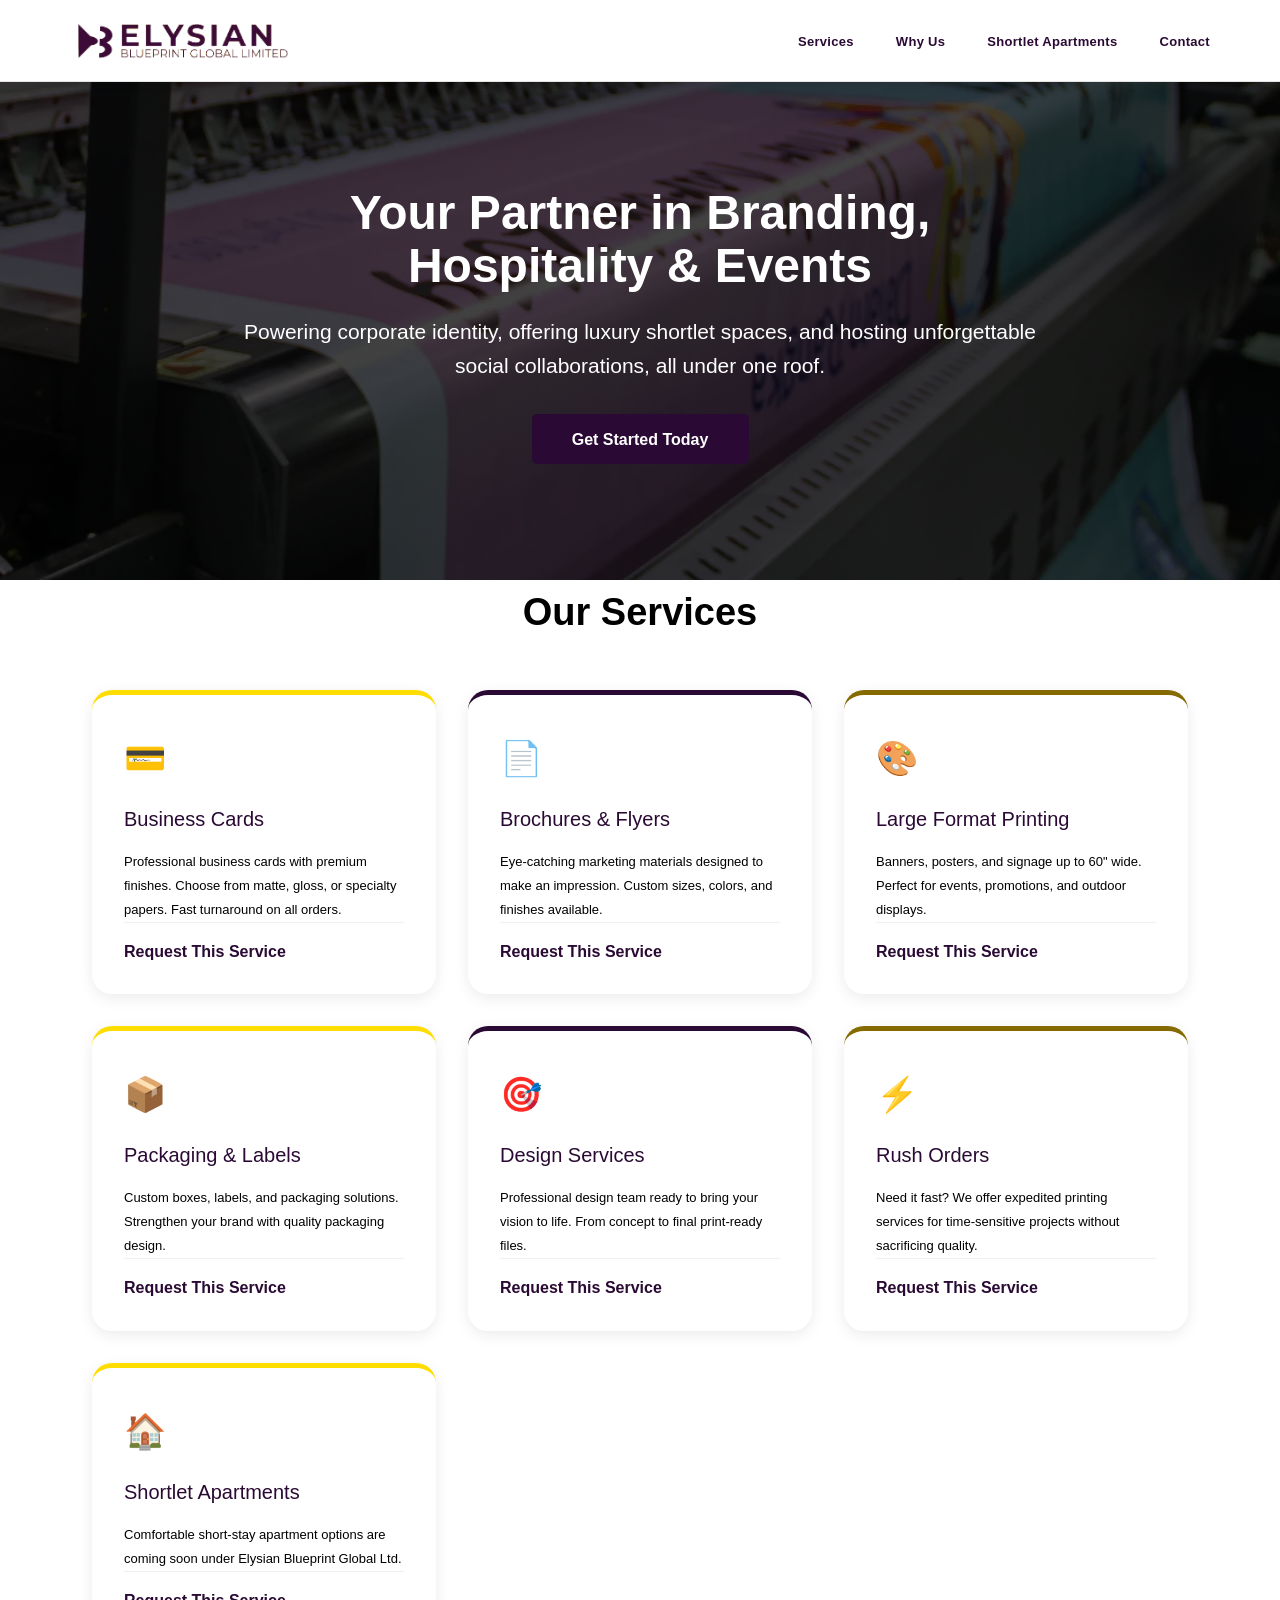
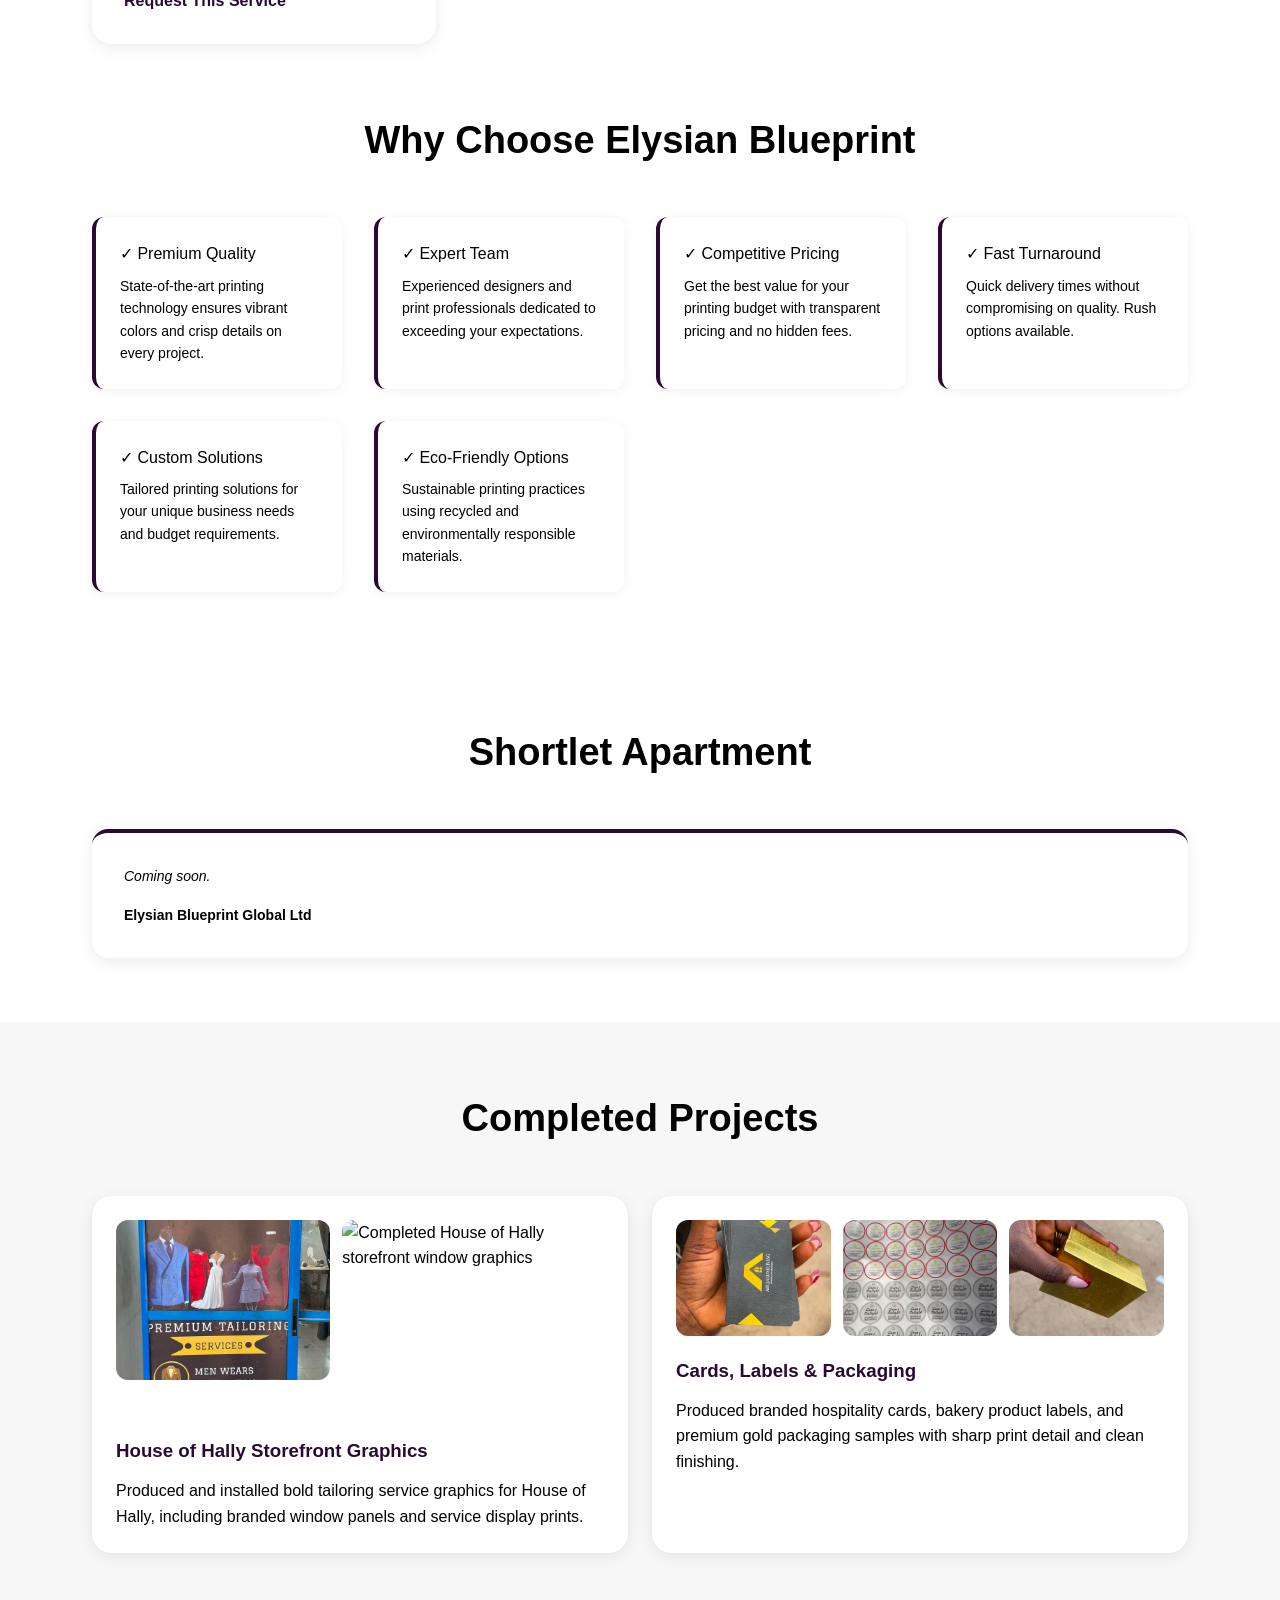
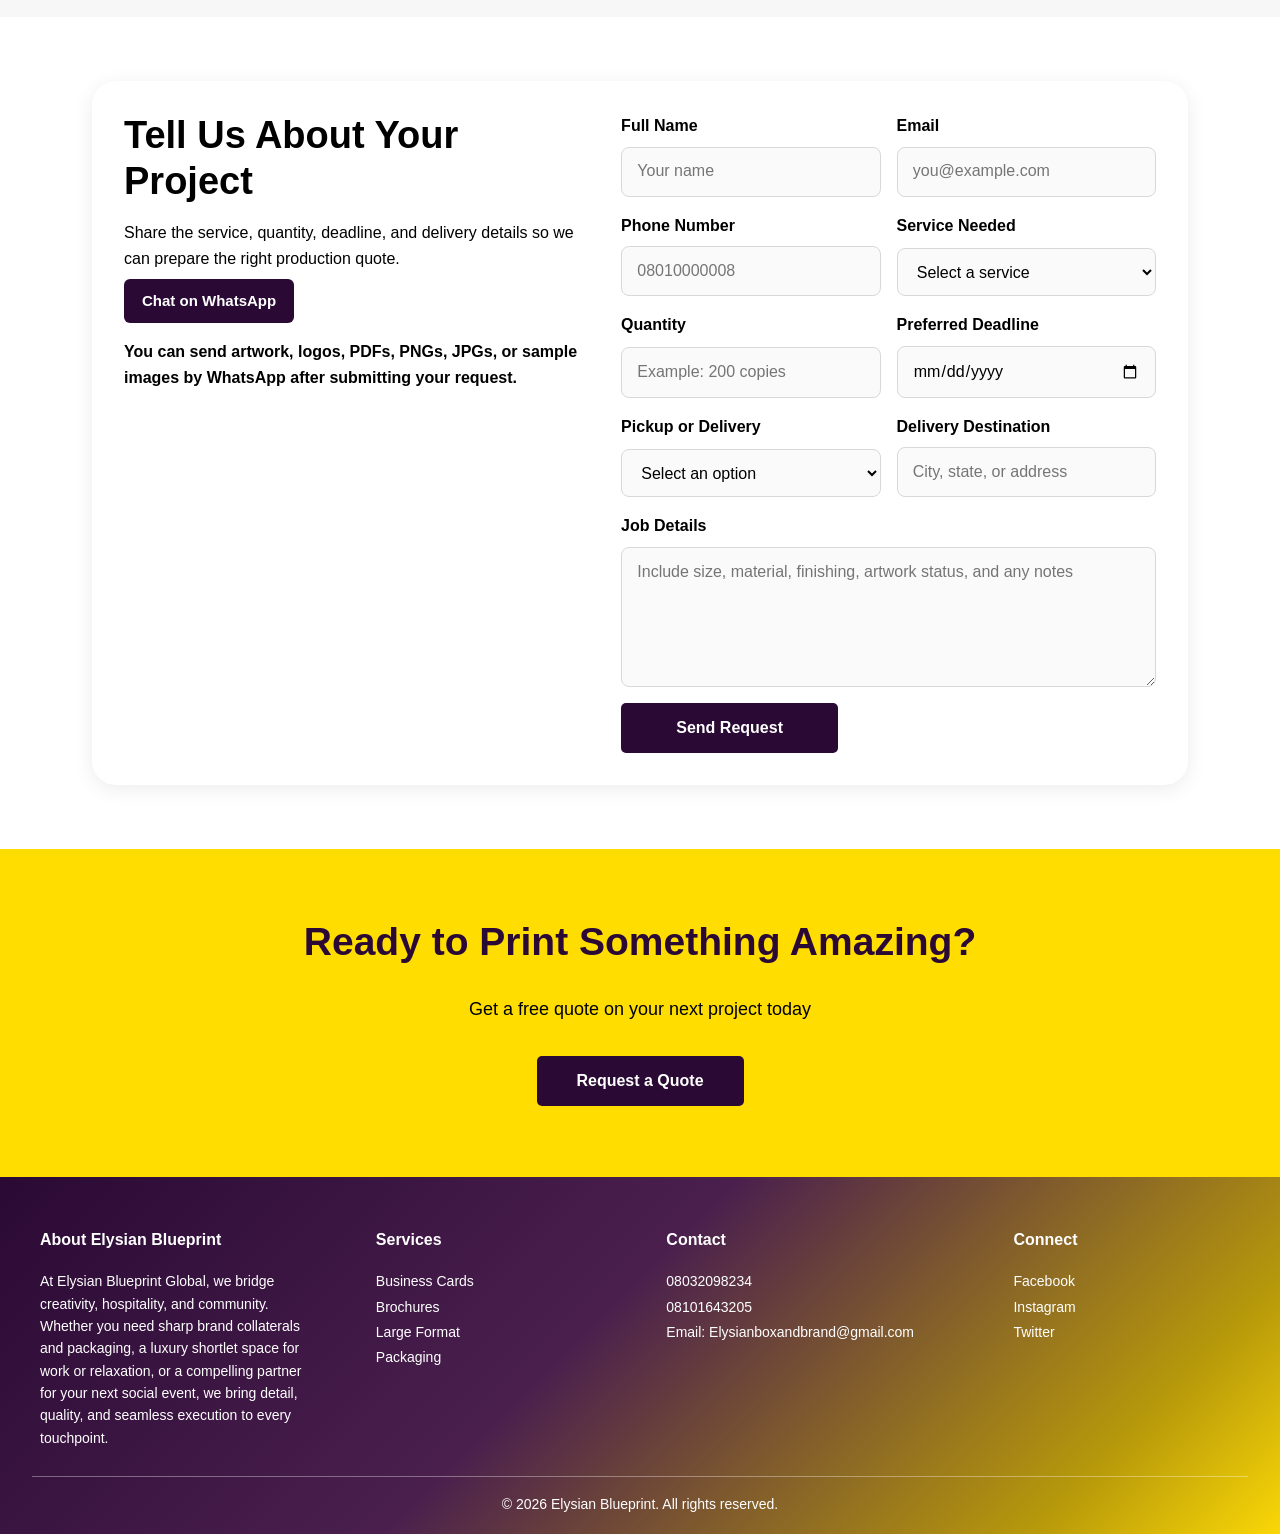
==== commit 2be82be1: "Update homepage brand messaging" ====
--- a/index.html
+++ b/index.html
@@ -12,7 +12,12 @@
             <div class="logo">
                 <img src="EB_LOGO_horizontal_fullname.png" alt="Elysian Blueprint Global Limited">
             </div>
-            <ul>
+            <button class="nav-toggle" type="button" aria-label="Open navigation menu" aria-expanded="false" aria-controls="primary-nav">
+                <span></span>
+                <span></span>
+                <span></span>
+            </button>
+            <ul id="primary-nav">
                 <li><a href="#services">Services</a></li>
                 <li><a href="#features">Why Us</a></li>
                 <li><a href="#shortlet">Shortlet Apartments</a></li>
@@ -23,8 +28,8 @@
     
     <section class="hero">
         <div class="hero-content">
-            <h1>Premium Printing Solutions</h1>
-            <p>From sharp business collateral to striking event signage, we turn ideas into polished print experiences.</p>
+            <h1>Your Partner in Branding, Hospitality & Events</h1>
+            <p>Powering corporate identity, offering luxury shortlet spaces, and hosting unforgettable social collaborations, all under one roof.</p>
             <a class="cta-button" href="#contact-form" data-message="Thanks! We’ll reach out with a tailored quote shortly.">Get Started Today</a>
         </div>
     </section>
@@ -158,6 +163,8 @@
                 <form class="request-form" action="https://api.web3forms.com/submit" method="POST">
                     <input type="hidden" name="access_key" value="615e0b01-8ee7-4c34-8ac9-0d401d1b981e">
                     <input type="hidden" name="subject" value="New quote request from Elysian Blueprint website">
+                    <input type="hidden" name="from_name" value="Elysian Blueprint Website">
+                    <input type="checkbox" name="botcheck" class="hidden" tabindex="-1" autocomplete="off">
                     <div class="form-row">
                         <label>
                             Full Name
@@ -233,7 +240,7 @@
         <div class="footer-content">
             <div class="footer-section">
                 <h4>About Elysian Blueprint</h4>
-                <p>Premium print and design partner serving businesses of all sizes with sharp detail, vibrant color, and reliable turnaround.</p>
+                <p>At Elysian Blueprint Global, we bridge creativity, hospitality, and community. Whether you need sharp brand collaterals and packaging, a luxury shortlet space for work or relaxation, or a compelling partner for your next social event, we bring detail, quality, and seamless execution to every touchpoint.</p>
             </div>
             <div class="footer-section">
                 <h4>Services</h4>
--- a/styles.css
+++ b/styles.css
@@ -68,6 +68,40 @@
     align-items: center;
 }
 
+.nav-toggle {
+    display: none;
+    width: 44px;
+    height: 44px;
+    align-items: center;
+    justify-content: center;
+    flex-direction: column;
+    gap: 5px;
+    border: 1px solid rgba(42, 10, 52, 0.18);
+    border-radius: 6px;
+    background: #ffffff;
+    cursor: pointer;
+}
+
+.nav-toggle span {
+    width: 20px;
+    height: 2px;
+    border-radius: 99px;
+    background: #2A0A34;
+    transition: transform 0.2s ease, opacity 0.2s ease;
+}
+
+body.nav-open .nav-toggle span:nth-child(1) {
+    transform: translateY(7px) rotate(45deg);
+}
+
+body.nav-open .nav-toggle span:nth-child(2) {
+    opacity: 0;
+}
+
+body.nav-open .nav-toggle span:nth-child(3) {
+    transform: translateY(-7px) rotate(-45deg);
+}
+
 nav a {
     color: #2A0A34;
     text-decoration: none;
@@ -400,6 +434,10 @@
 .request-form {
     display: grid;
     gap: 1rem;
+}
+
+.hidden {
+    display: none;
 }
 
 .form-row {
@@ -559,24 +597,41 @@
 }
 
 @media (max-width: 900px) {
-    header,
-    nav {
-        height: auto;
-    }
-
     nav {
         width: min(100% - 32px, 1140px);
-        min-height: 82px;
-        align-items: flex-start;
+        height: 82px;
+        position: relative;
+    }
+
+    .nav-toggle {
+        display: inline-flex;
+    }
+
+    nav ul {
+        position: absolute;
+        top: calc(100% + 1px);
+        left: 0;
+        right: 0;
+        display: none;
         flex-direction: column;
-        justify-content: center;
-        gap: 16px;
-        padding: 14px 0;
-    }
-
-    nav ul {
-        flex-wrap: wrap;
-        gap: 14px 22px;
+        align-items: stretch;
+        gap: 0;
+        padding: 10px 0;
+        background: #ffffff;
+        border: 1px solid rgba(42, 10, 52, 0.12);
+        border-radius: 0 0 8px 8px;
+        box-shadow: 0 14px 28px rgba(0, 0, 0, 0.12);
+    }
+
+    body.nav-open nav ul {
+        display: flex;
+    }
+
+    nav a {
+        display: block;
+        padding: 12px 16px;
+        font-size: 14px;
+        border-bottom: none;
     }
 
     .logo img {
@@ -608,6 +663,10 @@
 }
 
 @media (max-width: 520px) {
+    nav {
+        width: min(100% - 24px, 1140px);
+    }
+
     .hero h1,
     section h2,
     .cta-section h2 {
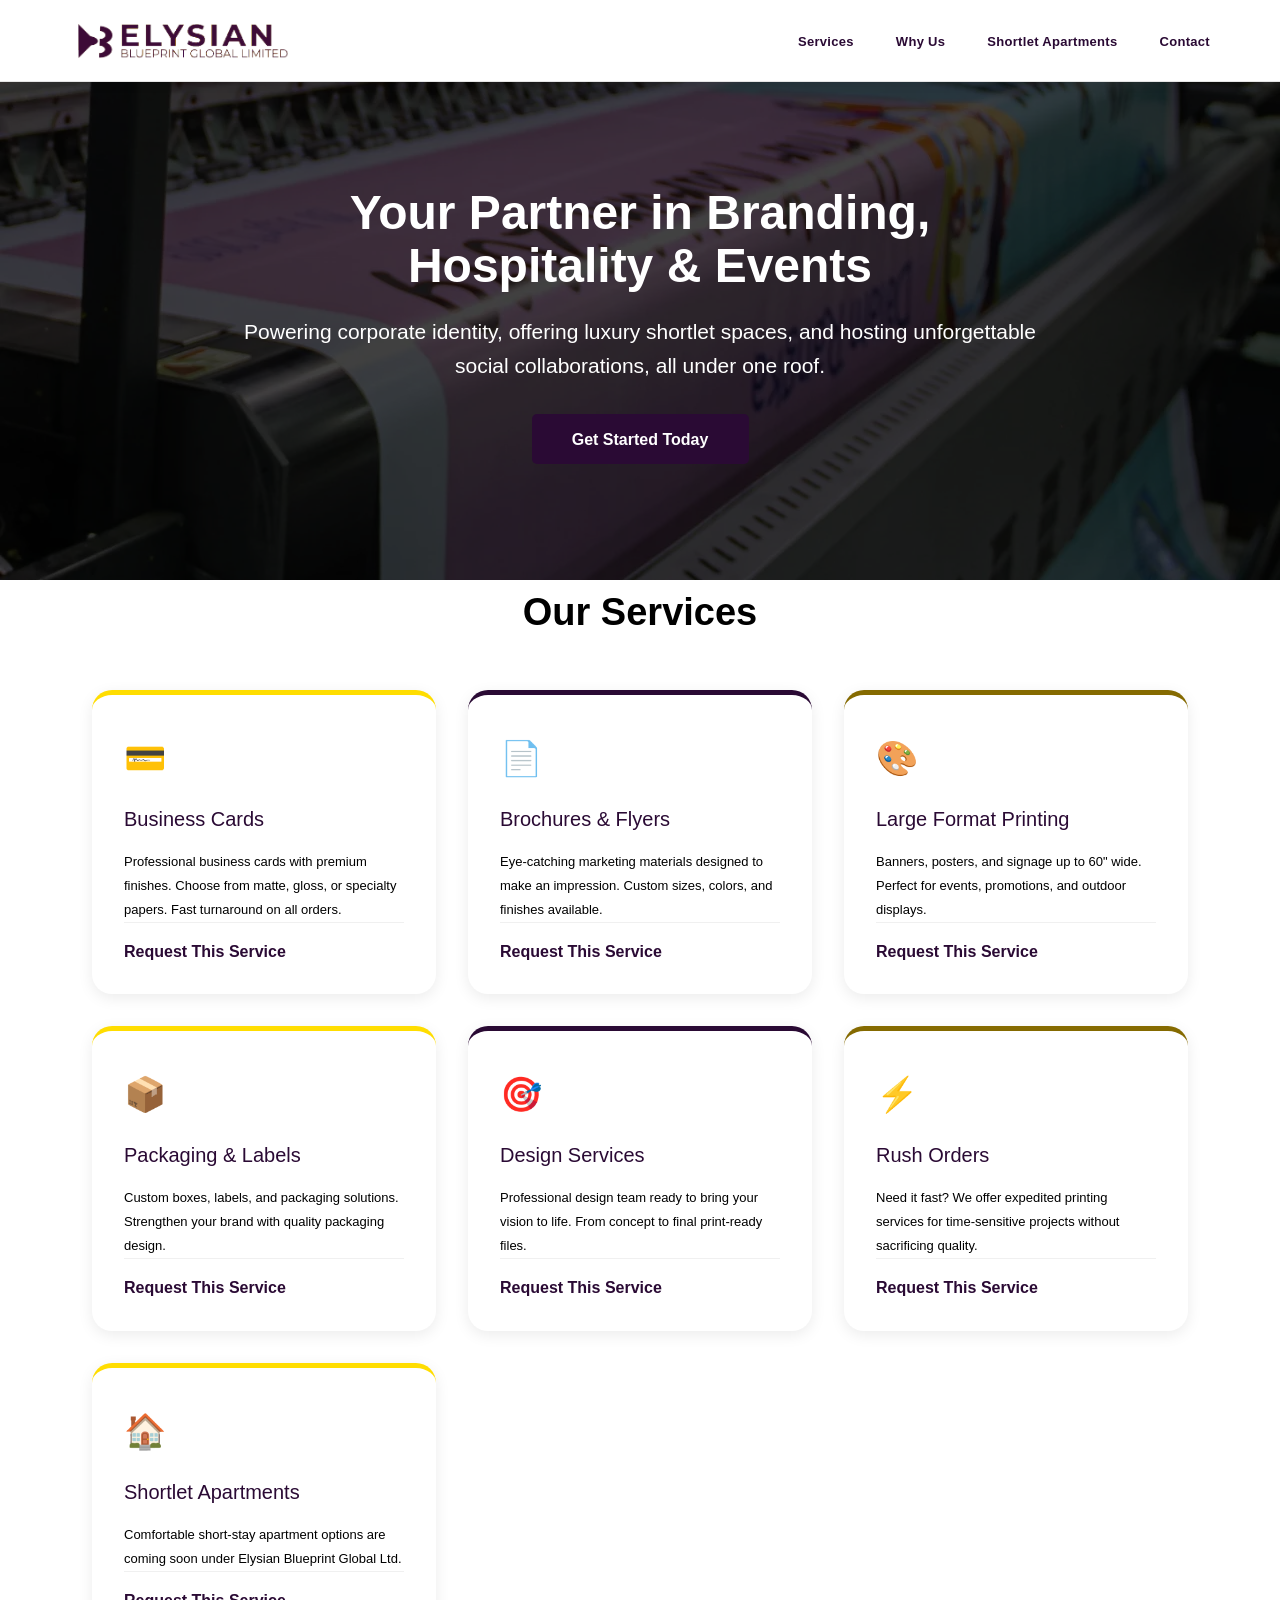
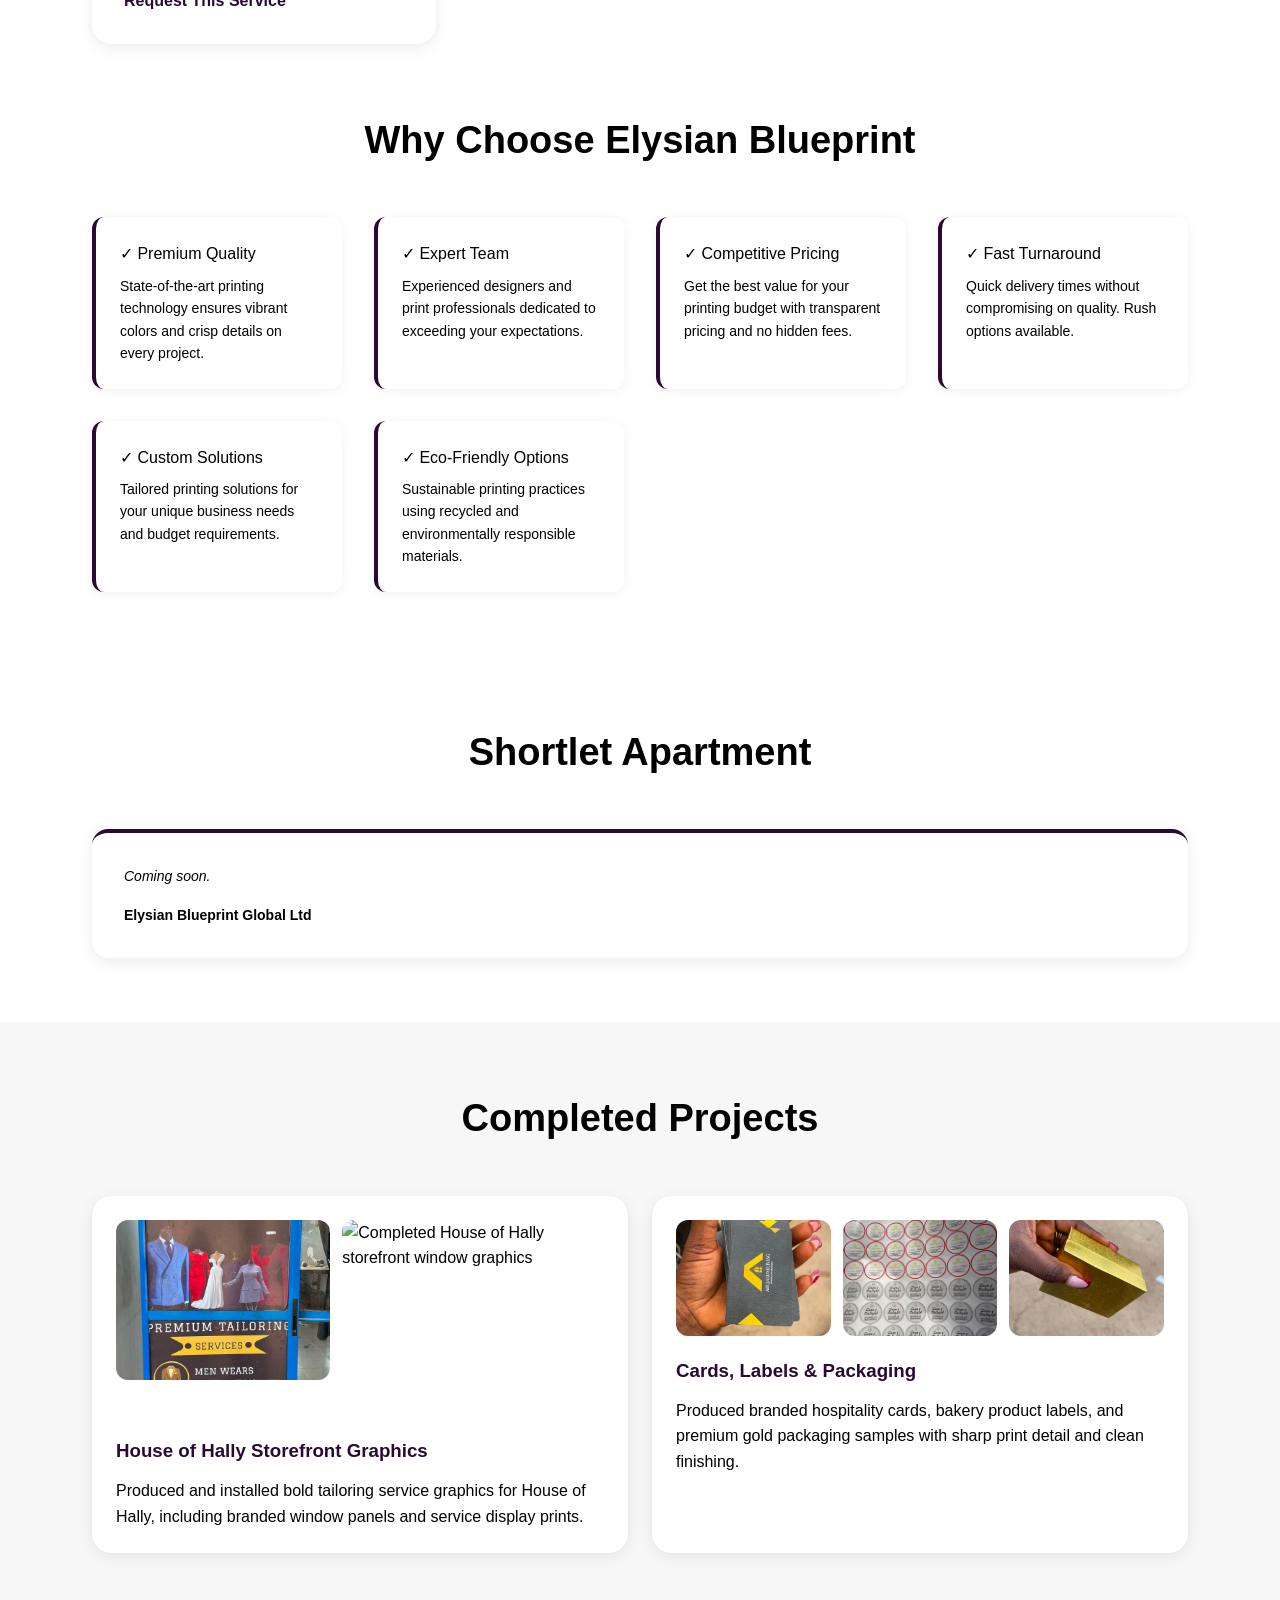
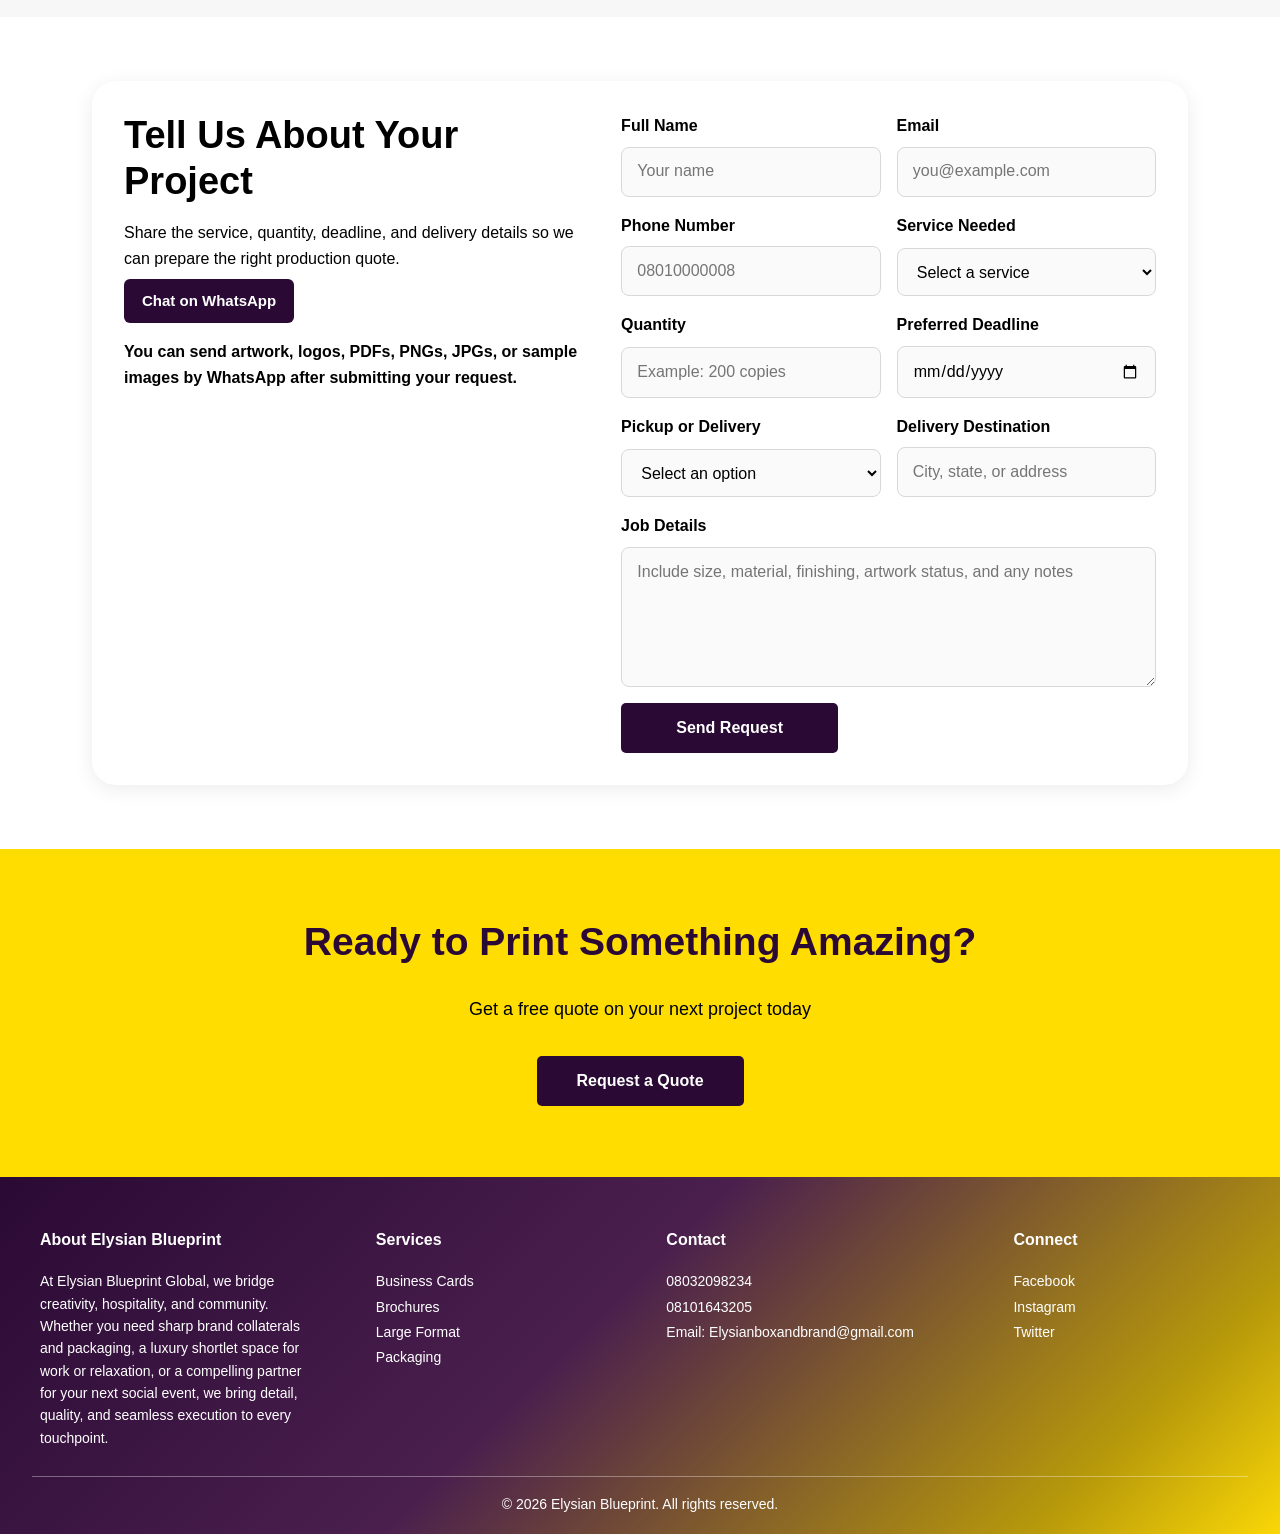
==== commit 7594b5f3: "Add looping banner videos" ====
--- a/index.html
+++ b/index.html
@@ -27,6 +27,15 @@
     </header>
     
     <section class="hero">
+        <video
+            class="hero-video"
+            autoplay
+            muted
+            playsinline
+            poster="print-image.webp"
+            data-video-playlist="videos/banner-branding.mp4,videos/banner-shortlet.mp4,videos/banner-shortlet-detail.mp4,videos/banner-events.mp4"
+        ></video>
+        <div class="hero-overlay"></div>
         <div class="hero-content">
             <h1>Your Partner in Branding, Hospitality & Events</h1>
             <p>Powering corporate identity, offering luxury shortlet spaces, and hosting unforgettable social collaborations, all under one roof.</p>
--- a/styles.css
+++ b/styles.css
@@ -120,9 +120,9 @@
 }
 
 .hero {
-    background:
-        linear-gradient(rgba(0, 0, 0, 0.74), rgba(0, 0, 0, 0.74)),
-        url("print-image.webp") center / cover no-repeat;
+    position: relative;
+    overflow: hidden;
+    background: url("print-image.webp") center / cover no-repeat;
     color: #ffffff;
     min-height: 498px;
     padding: 0 2rem;
@@ -132,7 +132,25 @@
     justify-content: center;
 }
 
+.hero-video,
+.hero-overlay {
+    position: absolute;
+    inset: 0;
+}
+
+.hero-video {
+    width: 100%;
+    height: 100%;
+    object-fit: cover;
+}
+
+.hero-overlay {
+    background: rgba(0, 0, 0, 0.74);
+}
+
 .hero-content {
+    position: relative;
+    z-index: 1;
     max-width: 800px;
     transform: translateY(-6px);
 }
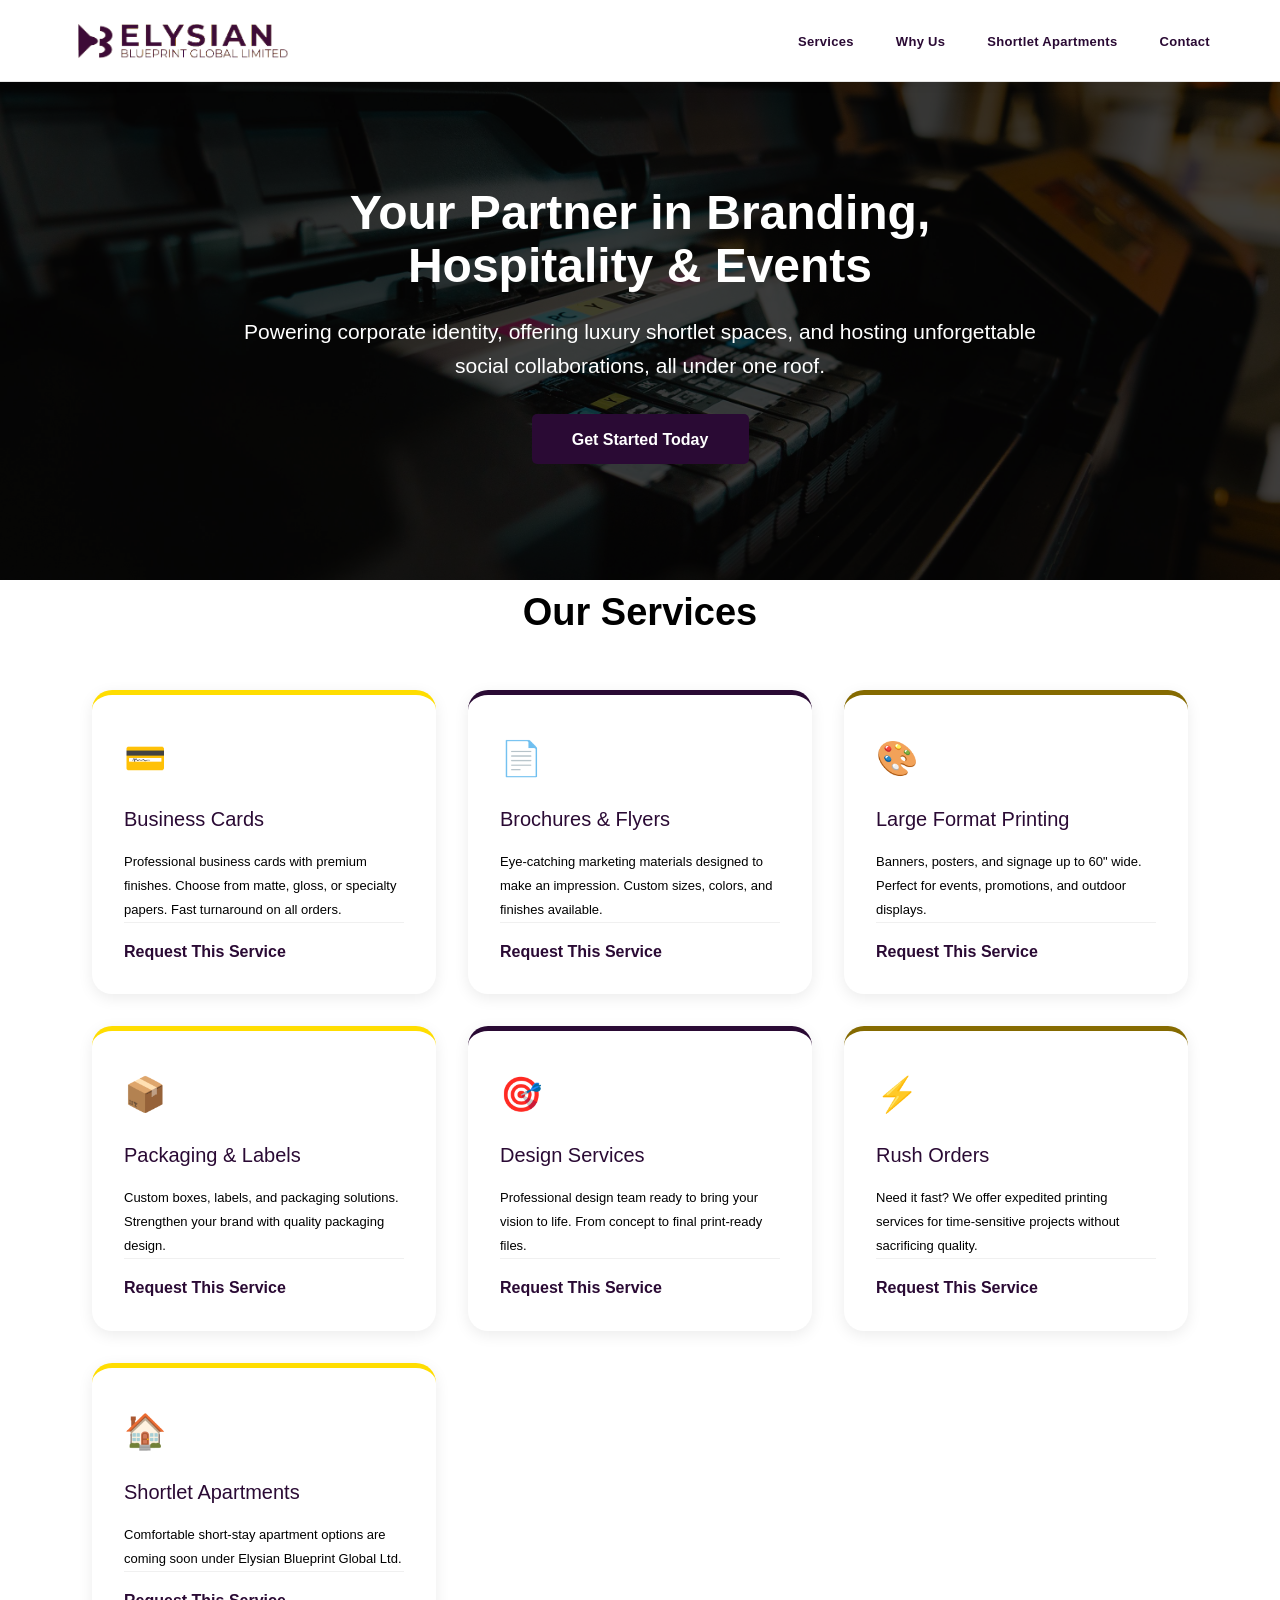
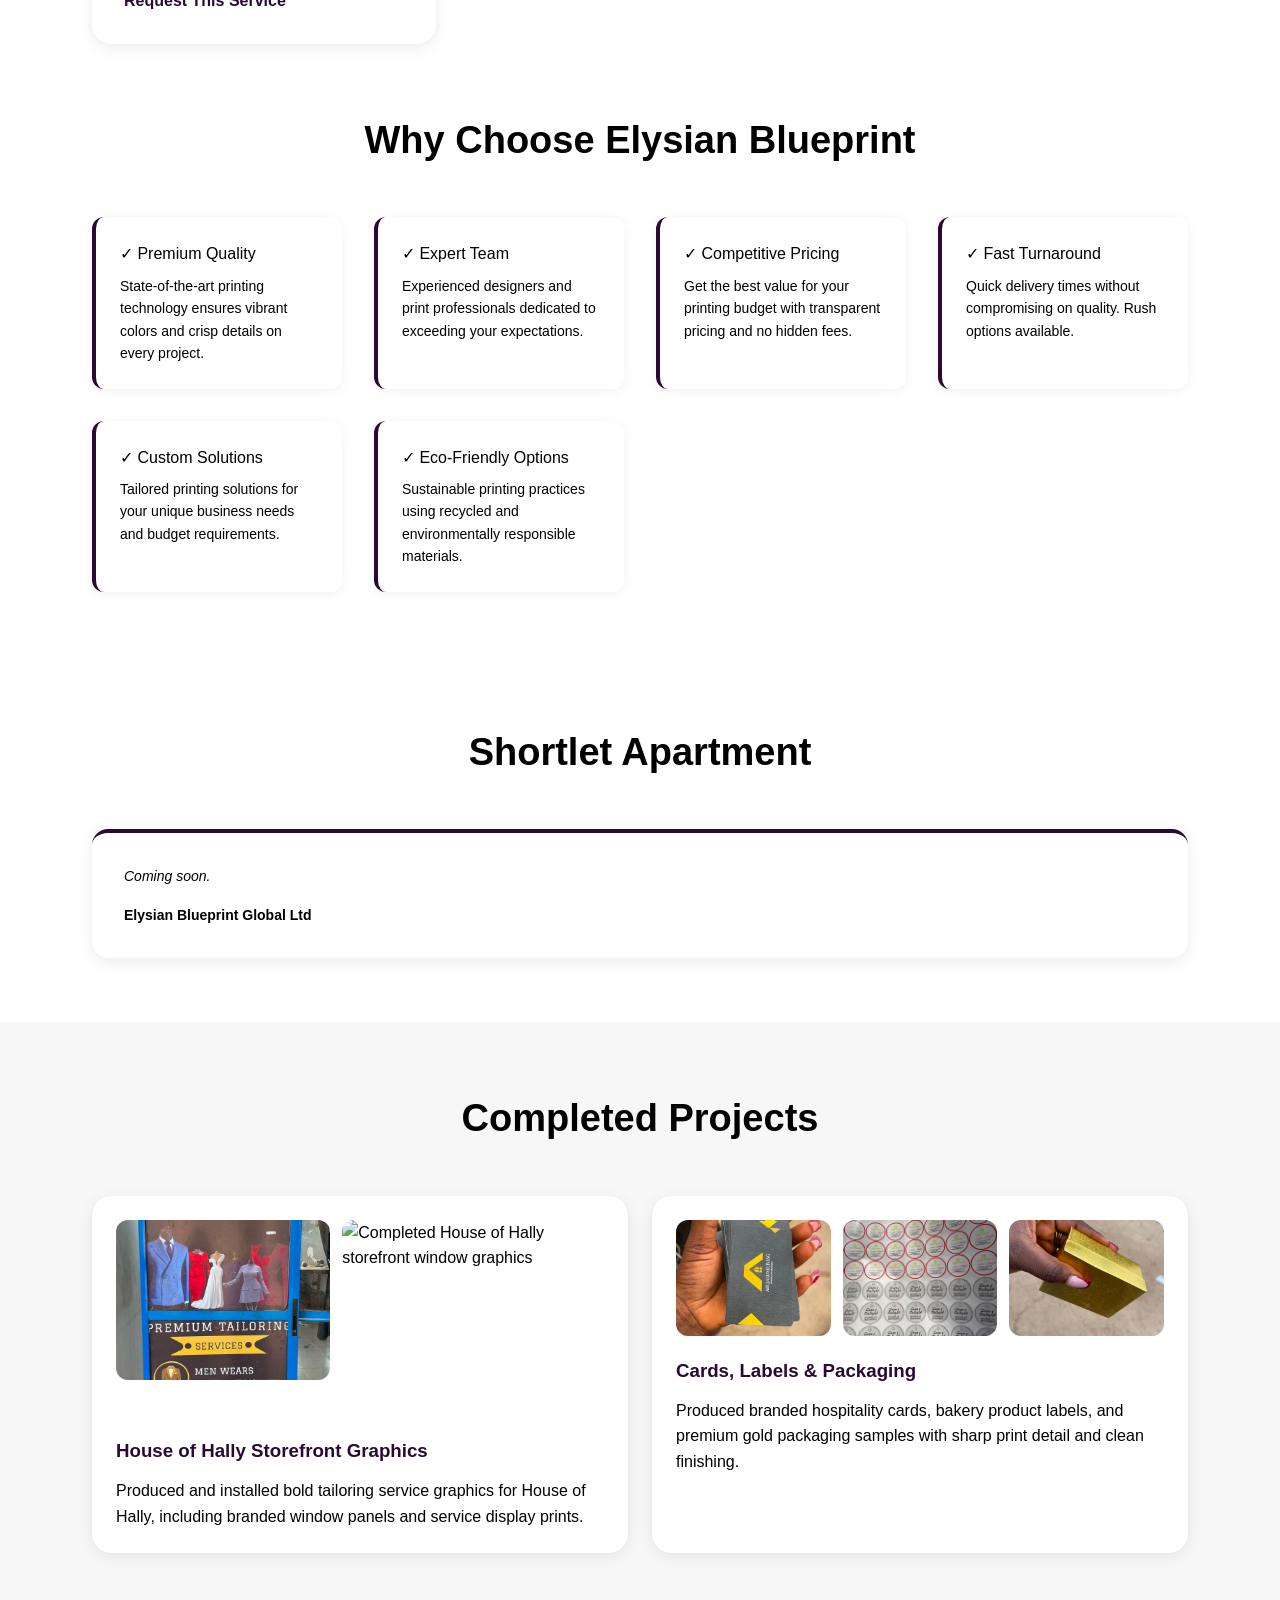
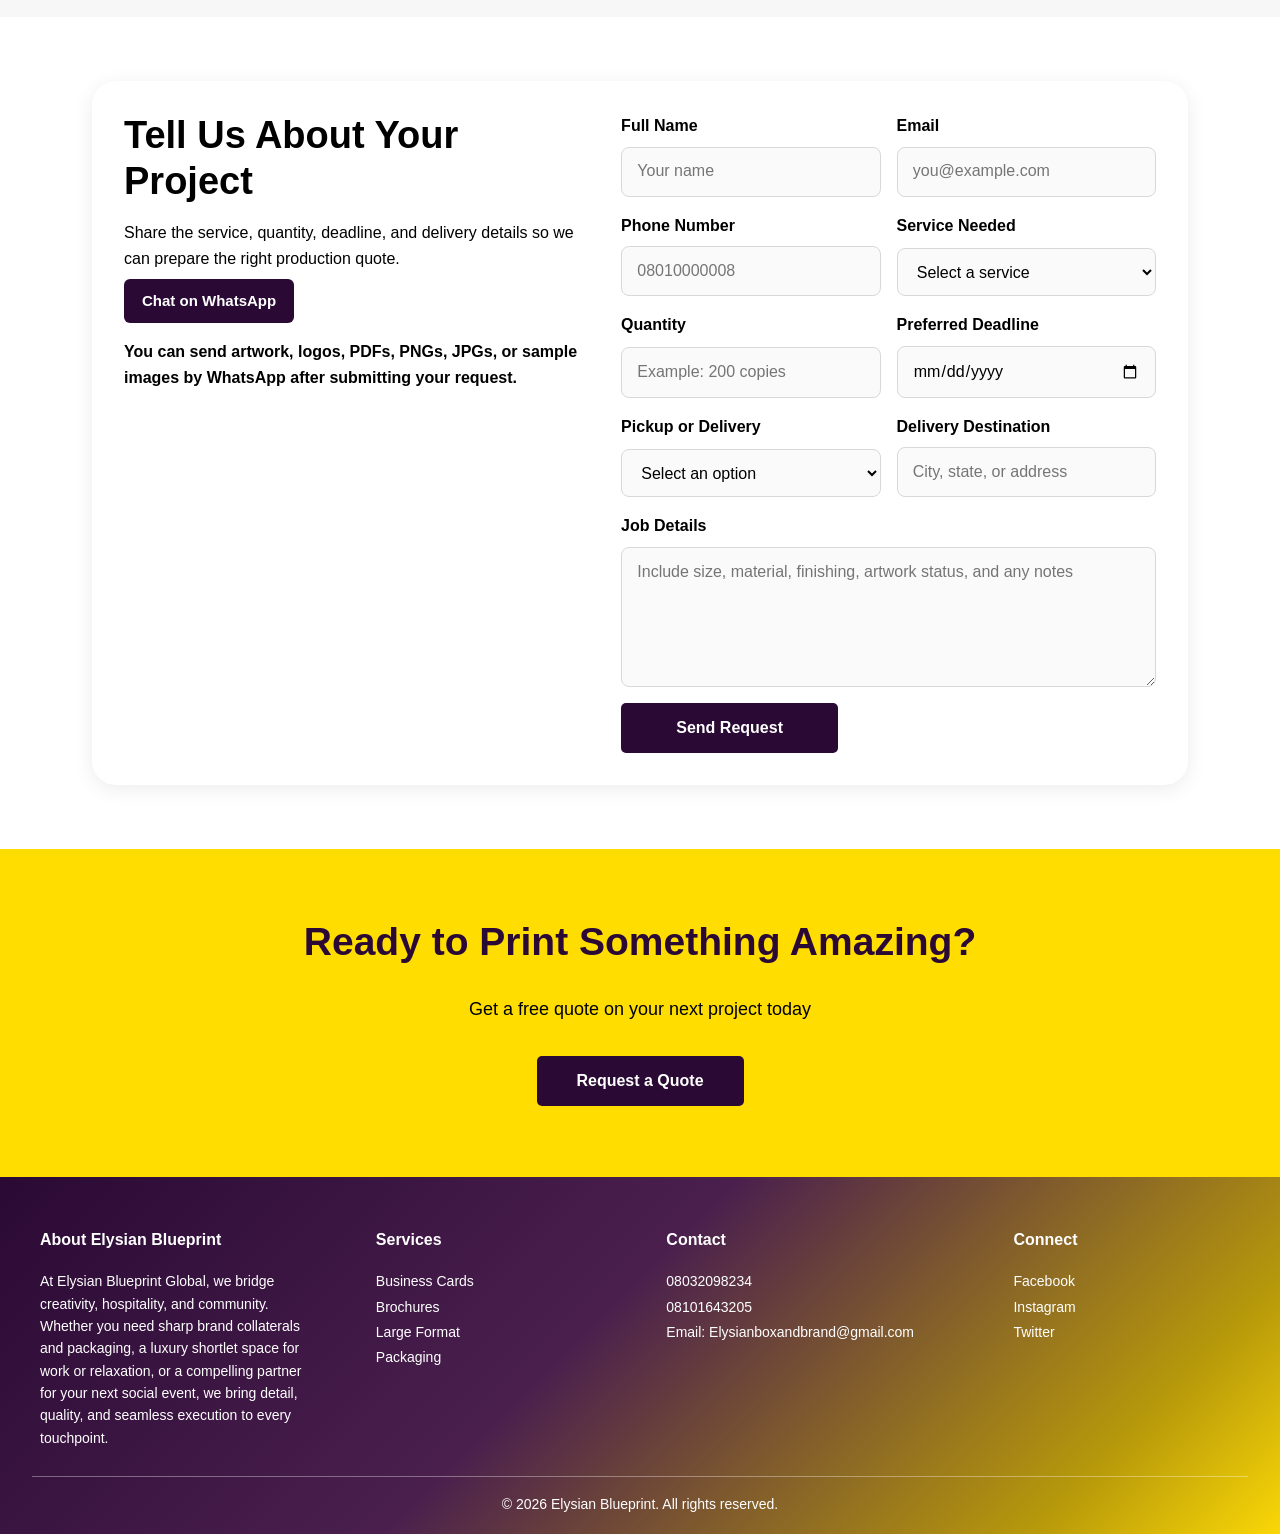
==== commit 3d75d18b: "Play banner videos at random intervals" ====
--- a/index.html
+++ b/index.html
@@ -32,7 +32,8 @@
             autoplay
             muted
             playsinline
-            poster="print-image.webp"
+            preload="auto"
+            poster="banner-printer-background.jpg"
             data-video-playlist="videos/banner-branding.mp4,videos/banner-shortlet.mp4,videos/banner-shortlet-detail.mp4,videos/banner-events.mp4"
         ></video>
         <div class="hero-overlay"></div>
--- a/styles.css
+++ b/styles.css
@@ -122,7 +122,7 @@
 .hero {
     position: relative;
     overflow: hidden;
-    background: url("print-image.webp") center / cover no-repeat;
+    background: url("banner-printer-background.jpg") center / cover no-repeat;
     color: #ffffff;
     min-height: 498px;
     padding: 0 2rem;
@@ -142,6 +142,12 @@
     width: 100%;
     height: 100%;
     object-fit: cover;
+    opacity: 0;
+    transition: opacity 700ms ease;
+}
+
+.hero-video.is-active {
+    opacity: 1;
 }
 
 .hero-overlay {
